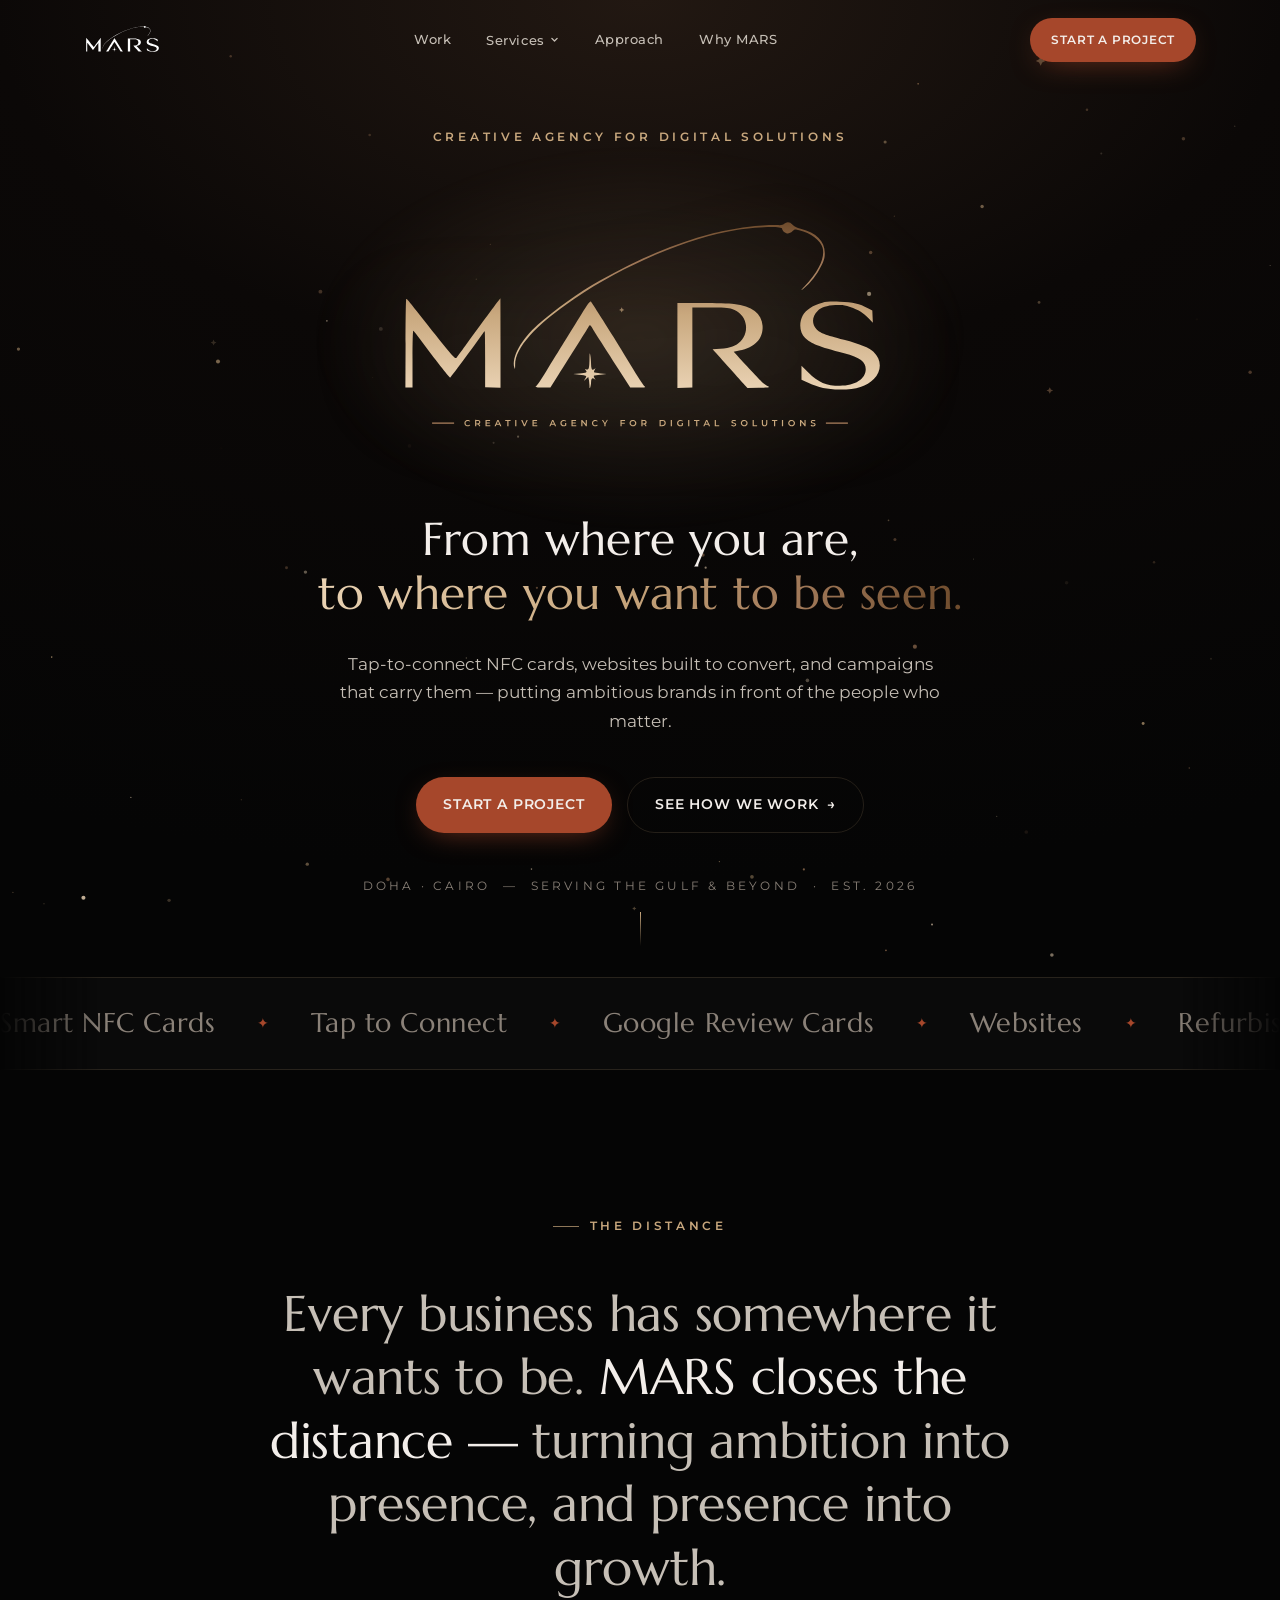
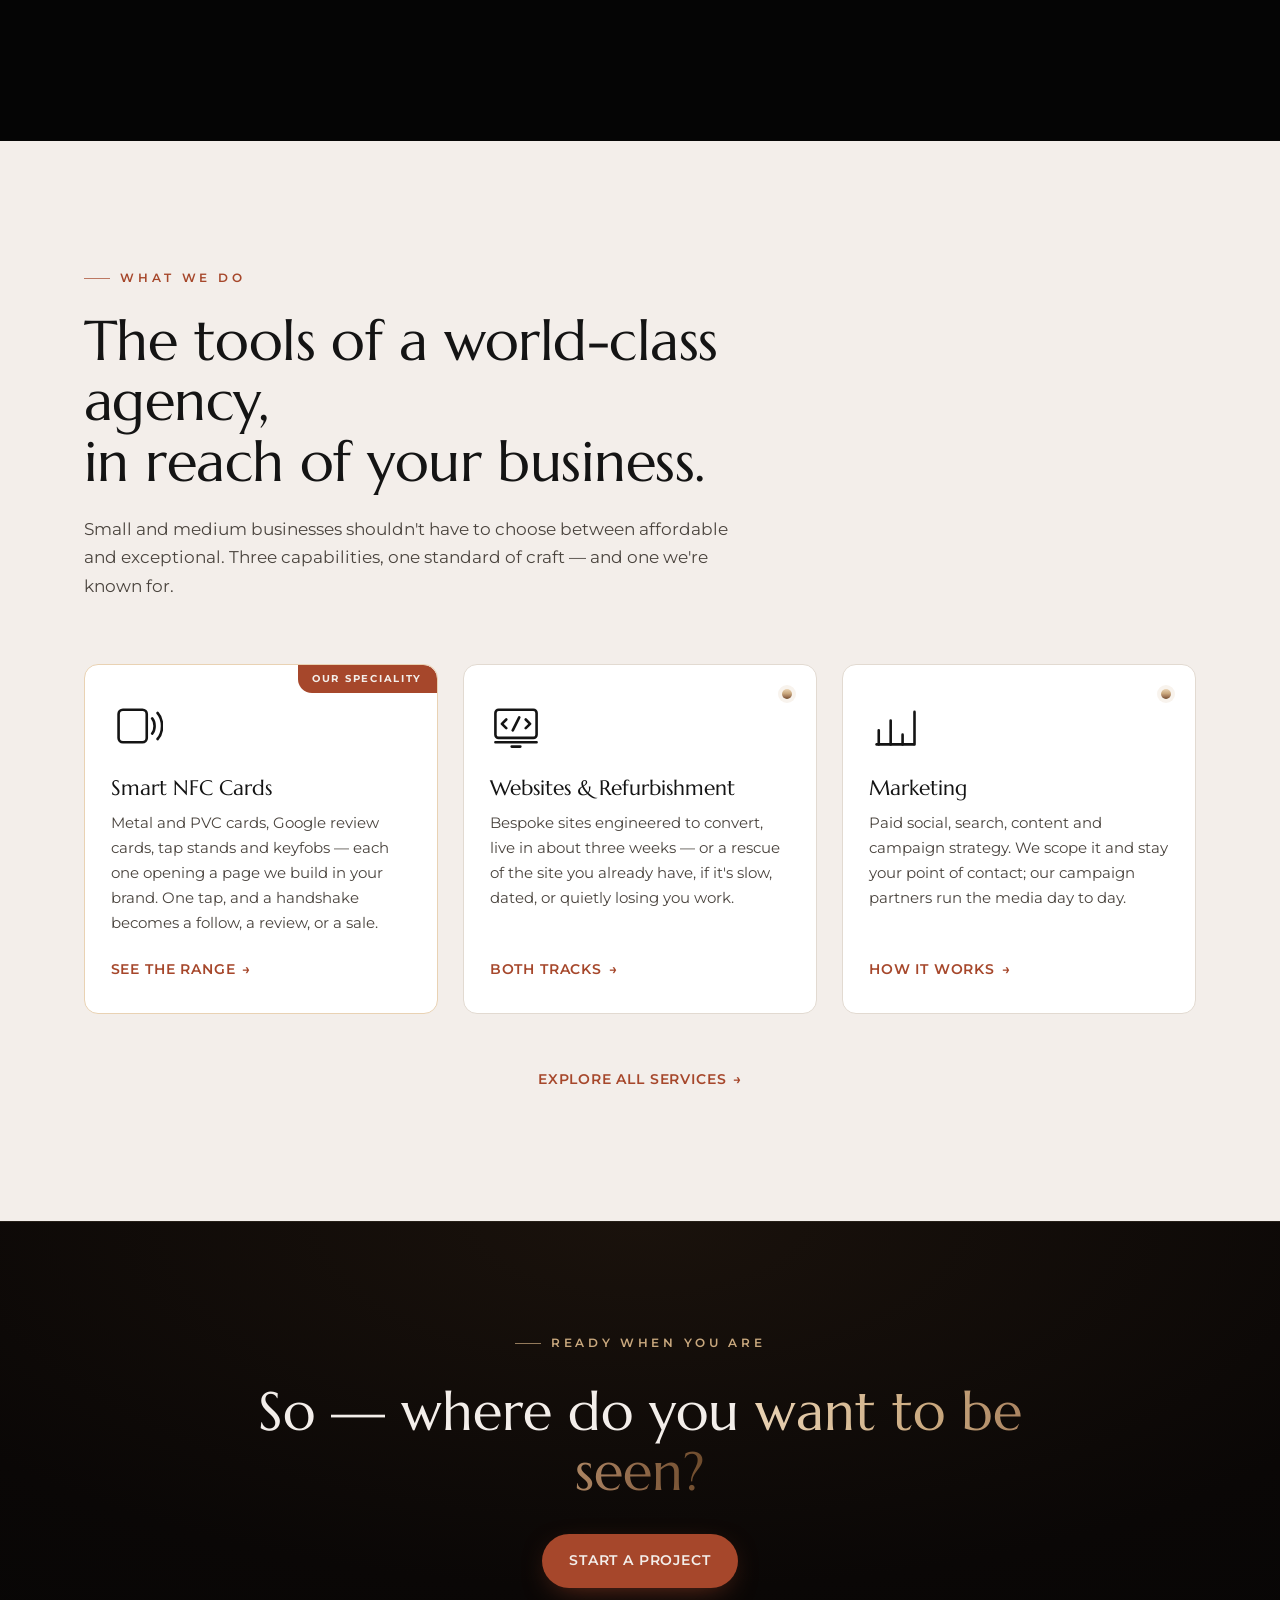
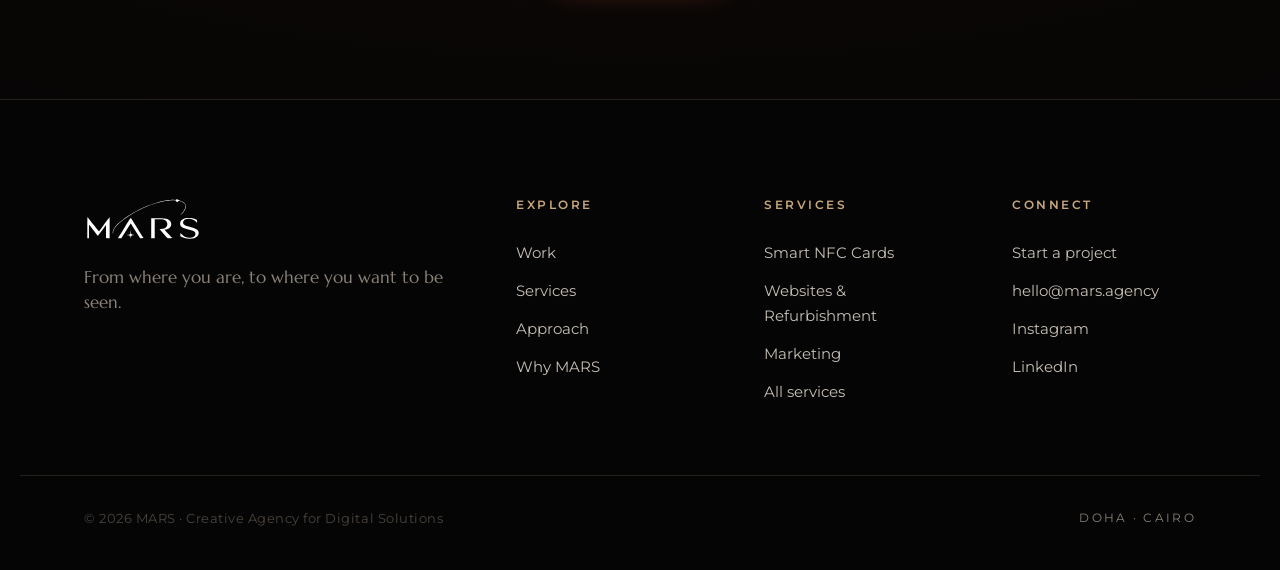
==== index.html @ fa7410df "Initial commit" ====
<!DOCTYPE html>
<html lang="en">
<head>
  <meta charset="UTF-8" />
  <meta name="viewport" content="width=device-width, initial-scale=1.0" />
  <title>MARS — Creative Agency for Digital Solutions</title>
  <meta name="description" content="MARS is a creative agency for digital solutions, specialising in smart NFC cards — plus websites, refurbishment and marketing. Tap-to-connect cards, stands and tags that put ambitious brands in front of the people who matter." />
  <meta name="theme-color" content="#050505" />

  <meta property="og:type" content="website" />
  <meta property="og:title" content="MARS — Creative Agency for Digital Solutions" />
  <meta property="og:description" content="From where you are, to where you want to be seen. Smart NFC cards, websites and marketing for ambitious brands." />
  <meta property="og:image" content="assets/logos/MARS_Logo_Primary_Dark.svg" />

  <link rel="icon" type="image/svg+xml" href="assets/logos/MARS_Icon.svg" />

  <link rel="preconnect" href="https://fonts.googleapis.com" />
  <link rel="preconnect" href="https://fonts.gstatic.com" crossorigin />
  <link href="https://fonts.googleapis.com/css2?family=Marcellus&family=Montserrat:wght@300;400;500;600;700&display=swap" rel="stylesheet" />

  <link rel="stylesheet" href="css/styles.css?v=2" />
</head>
<body>

  <a class="skip-link" href="#main">Skip to content</a>

  <!-- ============================== NAV ============================== -->
  <header class="nav" id="nav">
    <div class="nav__inner">
      <a class="nav__brand" href="index.html" aria-label="MARS — home">
        <img src="assets/logos/MARS_Wordmark_White.svg?v=2" alt="MARS" class="nav__logo" />
      </a>
      <nav class="nav__links" aria-label="Primary">
        <a href="work.html">Work</a>
        <div class="nav__dd">
          <button class="nav__dd-btn" id="svcBtn" aria-expanded="false" aria-controls="svcMenu" aria-haspopup="true">
            Services
            <svg class="nav__dd-caret" viewBox="0 0 12 12" fill="none" stroke="currentColor" stroke-width="1.8" stroke-linecap="round" stroke-linejoin="round" aria-hidden="true"><path d="M2.5 4.5L6 8l3.5-3.5"/></svg>
          </button>
          <div class="nav__dd-menu" id="svcMenu" role="group" aria-labelledby="svcBtn">
            <a href="services.html" class="nav__dd-all">All services</a>
            <a href="nfc.html">Smart NFC Cards<small>Cards, tags &amp; stands that tap to connect</small></a>
            <a href="websites.html">Websites &amp; Refurbishment<small>New builds, and rescues of existing sites</small></a>
            <a href="marketing.html">Marketing<small>Campaigns, delivered with our partners</small></a>
          </div>
        </div>
        <a href="approach.html">Approach</a>
        <a href="why.html">Why MARS</a>
      </nav>
      <div class="nav__actions">
        <a href="contact.html" class="btn btn--primary btn--sm">Start a project</a>
      </div>
      <button class="nav__toggle" id="navToggle" aria-label="Open menu" aria-expanded="false" aria-controls="mobileMenu">
        <span></span><span></span>
      </button>
    </div>
    <div class="mobile-menu" id="mobileMenu" hidden>
      <a href="work.html">Work</a>
      <button class="mobile-menu__toggle" id="mobileSvcToggle" aria-expanded="false" aria-controls="mobileSvc">
        Services
        <svg class="nav__dd-caret" viewBox="0 0 12 12" fill="none" stroke="currentColor" stroke-width="1.8" stroke-linecap="round" stroke-linejoin="round" aria-hidden="true"><path d="M2.5 4.5L6 8l3.5-3.5"/></svg>
      </button>
      <div class="mobile-menu__sub" id="mobileSvc" hidden>
        <a href="services.html">All services</a>
        <a href="nfc.html">Smart NFC Cards</a>
        <a href="websites.html">Websites &amp; Refurbishment</a>
        <a href="marketing.html">Marketing</a>
      </div>
      <a href="approach.html">Approach</a>
      <a href="why.html">Why MARS</a>
      <a href="contact.html" class="btn btn--primary">Start a project</a>
    </div>
  </header>

  <main id="main">

    <!-- ============================== HERO ============================== -->
    <section class="hero" id="top">
      <canvas class="hero__canvas sky" id="skyCanvas" data-density="1" aria-hidden="true"></canvas>
      <div class="hero__glow" aria-hidden="true"></div>

      <div class="hero__inner reveal">
        <p class="eyebrow eyebrow--gold">Creative Agency for Digital Solutions</p>
        <img src="assets/logos/MARS_Logo_Gold_Transparent.svg" alt="MARS" class="hero__lockup" />
        <h1 class="hero__tagline">From where you are,<br /><span>to where you want to be seen.</span></h1>
        <p class="hero__sub">
          Tap-to-connect NFC cards, websites built to convert, and campaigns that carry them —
          putting ambitious brands in front of the people who matter.
        </p>
        <div class="hero__cta">
          <a href="contact.html" class="btn btn--primary">Start a project</a>
          <a href="approach.html" class="btn btn--ghost">See how we work <span aria-hidden="true">→</span></a>
        </div>
        <p class="hero__meta">Doha · Cairo &nbsp;—&nbsp; Serving the Gulf &amp; beyond &nbsp;·&nbsp; Est. 2026</p>
      </div>

      <a href="#marquee" class="hero__scroll" aria-label="Scroll down">
        <span class="hero__scroll-line"></span>
      </a>
    </section>

    <!-- ============================== MARQUEE ============================== -->
    <div class="marquee" id="marquee" aria-hidden="true">
      <div class="marquee__track">
        <span>Smart NFC Cards</span><span class="star">✦</span>
        <span>Tap to Connect</span><span class="star">✦</span>
        <span>Google Review Cards</span><span class="star">✦</span>
        <span>Websites</span><span class="star">✦</span>
        <span>Refurbishment</span><span class="star">✦</span>
        <span>Marketing Campaigns</span><span class="star">✦</span>
        <span>Smart NFC Cards</span><span class="star">✦</span>
        <span>Tap to Connect</span><span class="star">✦</span>
        <span>Google Review Cards</span><span class="star">✦</span>
        <span>Websites</span><span class="star">✦</span>
        <span>Refurbishment</span><span class="star">✦</span>
        <span>Marketing Campaigns</span><span class="star">✦</span>
      </div>
    </div>

    <!-- ============================== POSITIONING ============================== -->
    <section class="statement">
      <div class="container">
        <p class="eyebrow eyebrow--gold reveal">The Distance</p>
        <p class="statement__lead reveal">
          Every business has somewhere it wants to be. <em>MARS closes the distance —</em>
          turning ambition into presence, and presence into growth.
        </p>
      </div>
    </section>

    <!-- ============================== WHAT WE DO (overview) ============================== -->
    <section class="services section--light" id="services">
      <div class="container">
        <div class="section-head reveal">
          <p class="eyebrow eyebrow--terra">What we do</p>
          <h2 class="section-title">The tools of a world-class agency,<br />in reach of your business.</h2>
          <p class="section-intro">
            Small and medium businesses shouldn't have to choose between affordable and exceptional.
            Three capabilities, one standard of craft — and one we're known for.
          </p>
        </div>

        <div class="services__grid">
          <article class="service-card service-card--lead reveal">
            <span class="service-card__flag">Our speciality</span>
            <div class="service-card__icon" aria-hidden="true">
              <svg viewBox="0 0 48 48" fill="none" stroke="currentColor" stroke-width="2.4" stroke-linecap="round" stroke-linejoin="round">
                <rect x="7" y="9" width="26" height="30" rx="4"/><path d="M38 17c3 3.5 3 10.5 0 14M43 12c5.5 6 5.5 18 0 24"/>
              </svg>
            </div>
            <h3 class="service-card__title">Smart NFC Cards</h3>
            <p class="service-card__desc">
              Metal and PVC cards, Google review cards, tap stands and keyfobs — each one opening
              a page we build in your brand. One tap, and a handshake becomes a follow, a review,
              or a sale.
            </p>
            <a href="nfc.html" class="link-arrow">See the range <span aria-hidden="true">→</span></a>
          </article>

          <article class="service-card reveal">
            <span class="service-card__marker" aria-hidden="true"></span>
            <div class="service-card__icon" aria-hidden="true">
              <svg viewBox="0 0 48 48" fill="none" stroke="currentColor" stroke-width="2.4" stroke-linecap="round" stroke-linejoin="round">
                <rect x="5" y="9" width="38" height="26" rx="3"/><path d="M5 39h38M20 43h8"/><path d="M15 18l-4 4 4 4M33 18l4 4-4 4M27 16l-6 12"/>
              </svg>
            </div>
            <h3 class="service-card__title">Websites &amp; Refurbishment</h3>
            <p class="service-card__desc">
              Bespoke sites engineered to convert, live in about three weeks — or a rescue of the
              site you already have, if it's slow, dated, or quietly losing you work.
            </p>
            <a href="websites.html" class="link-arrow">Both tracks <span aria-hidden="true">→</span></a>
          </article>

          <article class="service-card reveal">
            <span class="service-card__marker" aria-hidden="true"></span>
            <div class="service-card__icon" aria-hidden="true">
              <svg viewBox="0 0 48 48" fill="none" stroke="currentColor" stroke-width="2.4" stroke-linecap="round" stroke-linejoin="round">
                <path d="M7 41h34"/><path d="M9 41V28M20 41V19M31 41V32M42 41V11"/>
              </svg>
            </div>
            <h3 class="service-card__title">Marketing</h3>
            <p class="service-card__desc">
              Paid social, search, content and campaign strategy. We scope it and stay your point
              of contact; our campaign partners run the media day to day.
            </p>
            <a href="marketing.html" class="link-arrow">How it works <span aria-hidden="true">→</span></a>
          </article>
        </div>

        <div class="services__foot reveal">
          <a href="services.html" class="link-arrow">Explore all services <span aria-hidden="true">→</span></a>
        </div>
      </div>
    </section>

  </main>

  <!-- ============================== CTA BAND ============================== -->
  <section class="cta-band">
    <div class="container cta-band__inner reveal">
      <p class="eyebrow eyebrow--gold">Ready when you are</p>
      <h2 class="cta-band__title">So — where do you <span>want to be seen?</span></h2>
      <a href="contact.html" class="btn btn--primary">Start a project</a>
    </div>
  </section>

  <!-- ============================== FOOTER ============================== -->
  <footer class="footer">
    <div class="container footer__inner">
      <div class="footer__brand">
        <img src="assets/logos/MARS_Wordmark_White.svg?v=2" alt="MARS — Creative Agency for Digital Solutions" class="footer__logo" />
        <p class="footer__tagline">From where you are, to where you want to be seen.</p>
      </div>
      <nav class="footer__col" aria-label="Explore">
        <h4>Explore</h4>
        <a href="work.html">Work</a>
        <a href="services.html">Services</a>
        <a href="approach.html">Approach</a>
        <a href="why.html">Why MARS</a>
      </nav>
      <nav class="footer__col" aria-label="Services">
        <h4>Services</h4>
        <a href="nfc.html">Smart NFC Cards</a>
        <a href="websites.html">Websites &amp; Refurbishment</a>
        <a href="marketing.html">Marketing</a>
        <a href="services.html">All services</a>
      </nav>
      <nav class="footer__col" aria-label="Connect">
        <h4>Connect</h4>
        <a href="contact.html">Start a project</a>
        <a href="mailto:hello@mars.agency">hello@mars.agency</a>
        <a href="#" data-social="instagram">Instagram</a>
        <a href="#" data-social="linkedin">LinkedIn</a>
      </nav>
    </div>
    <div class="container footer__bottom">
      <p>© <span id="year">2026</span> MARS · Creative Agency for Digital Solutions</p>
      <p class="footer__made">Doha · Cairo</p>
    </div>
  </footer>

  <script src="js/script.js?v=2"></script>
</body>
</html>
---- css/styles.css ----
/* =================================================================
   MARS — Creative Agency for Digital Solutions
   Brand-accurate stylesheet
   Palette, type and rules per MARS Brand Guidelines (Edition 02)
   ================================================================= */

/* ----------------------------- Tokens ----------------------------- */
:root {
  /* Primary */
  --deep-space: #050505;
  --ink: #141414;
  --solar-gold: #C9A87E;
  --moon-dust: #F3EEEA;

  /* Secondary */
  --terracotta: #A6472B;
  --deep-bronze: #6E4B2C;
  --dust-orange: #DC714D;

  /* Gold tints */
  --gold-light: #E9D2B3;
  --gold-mid: #A07858;
  --gold-pale: #F6ECDD;

  /* Warm neutrals */
  --n-ink: #141414;
  --n-4a: #4A443E;
  --n-8a: #8A8178;
  --n-c6: #C6BFB6;
  --n-e2: #E2DAD1;

  /* Surfaces */
  --surface-1: #0A0A0A;
  --surface-2: #101010;
  --surface-3: #161311;
  --line-dark: rgba(201, 168, 126, 0.16);
  --line-light: rgba(20, 20, 20, 0.12);

  /* Gradients */
  --grad-gold: linear-gradient(180deg, #E9D2B3 0%, #C9A87E 45%, #A07858 75%, #6E4B2C 100%);
  --grad-gold-h: linear-gradient(90deg, #E9D2B3 0%, #C9A87E 45%, #A07858 75%, #6E4B2C 100%);
  --grad-horizon: linear-gradient(135deg, #DC714D 0%, #4F2517 100%);
  --grad-space: radial-gradient(120% 90% at 50% 0%, #221812 0%, #0b0807 42%, #050505 100%);

  /* Type */
  --font-display: "Marcellus", "Times New Roman", serif;
  --font-body: "Montserrat", -apple-system, BlinkMacSystemFont, "Segoe UI", sans-serif;

  /* Layout */
  --maxw: 1240px;
  --gutter: clamp(20px, 5vw, 64px);
  --radius: 14px;
  --radius-sm: 10px;

  --ease: cubic-bezier(0.22, 1, 0.36, 1);
}

/* ----------------------------- Reset ------------------------------ */
*, *::before, *::after { box-sizing: border-box; margin: 0; padding: 0; }
html { scroll-behavior: smooth; -webkit-text-size-adjust: 100%; }
@media (prefers-reduced-motion: reduce) {
  html { scroll-behavior: auto; }
  *, *::before, *::after { animation-duration: 0.001ms !important; animation-iteration-count: 1 !important; transition-duration: 0.001ms !important; }
}

body {
  font-family: var(--font-body);
  background: var(--deep-space);
  color: var(--moon-dust);
  line-height: 1.7;
  font-weight: 400;
  -webkit-font-smoothing: antialiased;
  text-rendering: optimizeLegibility;
  overflow-x: hidden;
}

img, svg { display: block; max-width: 100%; }
a { color: inherit; text-decoration: none; }
button { font-family: inherit; cursor: pointer; border: none; background: none; color: inherit; }
ul, ol { list-style: none; }

::selection { background: var(--terracotta); color: var(--moon-dust); }

.skip-link {
  position: absolute; left: -999px; top: 0; z-index: 1000;
  background: var(--solar-gold); color: var(--deep-space);
  padding: 12px 20px; border-radius: 0 0 8px 0; font-weight: 600;
}
.skip-link:focus { left: 0; }

.container { width: 100%; max-width: var(--maxw); margin-inline: auto; padding-inline: var(--gutter); }

/* ------------------------- Shared elements ------------------------ */
.eyebrow {
  font-family: var(--font-body);
  font-weight: 600;
  font-size: 0.72rem;
  letter-spacing: 0.32em;
  text-transform: uppercase;
  margin-bottom: 1.4rem;
}
.eyebrow--gold { color: var(--solar-gold); }
.eyebrow--terra { color: var(--terracotta); }
.eyebrow::before {
  content: ""; display: inline-block; width: 26px; height: 1px;
  background: currentColor; vertical-align: middle; margin-right: 0.9em; opacity: 0.7;
}

.section-title {
  font-family: var(--font-display);
  font-weight: 400;
  line-height: 1.08;
  letter-spacing: -0.01em;
  font-size: clamp(2rem, 4.6vw, 3.5rem);
  color: var(--ink);
}
.section-title--light { color: var(--moon-dust); }

.section-head { max-width: 760px; margin-bottom: clamp(2.6rem, 5vw, 4rem); }
.section-intro {
  margin-top: 1.4rem; font-size: 1.05rem; color: var(--n-4a); max-width: 60ch;
}
.section-intro--muted { color: var(--n-c6); }

/* Buttons */
.btn {
  --pad-y: 0.95rem; --pad-x: 1.7rem;
  display: inline-flex; align-items: center; justify-content: center; gap: 0.6em;
  padding: var(--pad-y) var(--pad-x);
  font-family: var(--font-body); font-weight: 600; font-size: 0.86rem;
  letter-spacing: 0.06em; text-transform: uppercase;
  border-radius: 100px; min-height: 48px;
  transition: transform 0.4s var(--ease), background 0.4s var(--ease), color 0.4s var(--ease), box-shadow 0.4s var(--ease), border-color 0.4s var(--ease);
  will-change: transform;
}
.btn--sm { --pad-y: 0.7rem; --pad-x: 1.3rem; min-height: 42px; font-size: 0.78rem; }
.btn--block { width: 100%; }

.btn--primary { background: var(--terracotta); color: var(--moon-dust); box-shadow: 0 8px 30px -12px rgba(166, 71, 43, 0.8); }
.btn--primary:hover { background: var(--dust-orange); transform: translateY(-2px); box-shadow: 0 14px 40px -12px rgba(220, 113, 77, 0.7); }

.btn--gold { background: var(--grad-gold-h); color: var(--deep-space); }
.btn--gold:hover { transform: translateY(-2px); box-shadow: 0 14px 40px -14px rgba(201, 168, 126, 0.7); }

.btn--ghost { border: 1px solid var(--line-dark); color: var(--moon-dust); background: transparent; }
.btn--ghost:hover { border-color: var(--solar-gold); color: var(--solar-gold); transform: translateY(-2px); }

:focus-visible { outline: 2px solid var(--dust-orange); outline-offset: 3px; border-radius: 4px; }

/* ------------------------- Reveal on scroll ----------------------- */
.reveal { opacity: 0; transform: translateY(26px); transition: opacity 0.9s var(--ease), transform 0.9s var(--ease); }
.reveal.is-visible { opacity: 1; transform: none; }
@media (prefers-reduced-motion: reduce) { .reveal { opacity: 1; transform: none; } }

/* ============================== NAV ============================== */
.nav {
  position: fixed; inset: 0 0 auto 0; z-index: 100;
  transition: background 0.4s var(--ease), backdrop-filter 0.4s var(--ease), border-color 0.4s var(--ease);
  border-bottom: 1px solid transparent;
}
.nav.is-scrolled {
  background: rgba(5, 5, 5, 0.72);
  backdrop-filter: blur(14px) saturate(120%);
  -webkit-backdrop-filter: blur(14px) saturate(120%);
  border-bottom-color: var(--line-dark);
}
.nav__inner {
  max-width: var(--maxw); margin-inline: auto; padding: 1.1rem var(--gutter);
  display: flex; align-items: center; justify-content: space-between; gap: 2rem;
}
.nav__logo { height: 30px; width: auto; }
.nav__links { display: flex; align-items: center; gap: 2.2rem; }
.nav__links > a, .nav__dd-btn {
  font-size: 0.82rem; letter-spacing: 0.04em; color: var(--n-c6); font-weight: 500;
  font-family: var(--font-body);
  position: relative; padding: 0.3rem 0; transition: color 0.3s var(--ease);
}
.nav__links > a::after, .nav__dd-btn::after {
  content: ""; position: absolute; left: 0; bottom: 0; width: 0; height: 1px;
  background: var(--solar-gold); transition: width 0.4s var(--ease);
}
.nav__links > a:hover, .nav__dd-btn:hover { color: var(--moon-dust); }
.nav__links > a:hover::after, .nav__dd-btn:hover::after { width: 100%; }
.nav__actions { display: flex; }

/* Services dropdown */
.nav__dd { position: relative; }
.nav__dd-btn { display: inline-flex; align-items: center; gap: 0.45em; }
.nav__dd-caret { width: 9px; height: 9px; transition: transform 0.35s var(--ease); }
.nav__dd-btn[aria-expanded="true"] .nav__dd-caret { transform: rotate(180deg); }

.nav__dd-menu {
  position: absolute; top: 100%; left: 50%; transform: translate(-50%, 8px);
  margin-top: 14px; min-width: 268px; padding: 0.6rem;
  background: rgba(10, 10, 10, 0.96);
  backdrop-filter: blur(16px) saturate(120%);
  -webkit-backdrop-filter: blur(16px) saturate(120%);
  border: 1px solid var(--line-dark); border-radius: var(--radius);
  box-shadow: 0 30px 60px -24px rgba(0, 0, 0, 0.9);
  opacity: 0; visibility: hidden; pointer-events: none;
  transition: opacity 0.32s var(--ease), transform 0.32s var(--ease), visibility 0.32s;
}
/* Invisible bridge so the cursor can travel from the button to the menu */
.nav__dd-menu::before { content: ""; position: absolute; left: 0; right: 0; top: -14px; height: 14px; }
.nav__dd:hover .nav__dd-menu,
.nav__dd-btn[aria-expanded="true"] + .nav__dd-menu {
  opacity: 1; visibility: visible; pointer-events: auto; transform: translate(-50%, 0);
}
.nav__dd-menu a {
  display: block; padding: 0.7rem 0.9rem; border-radius: var(--radius-sm);
  color: var(--n-c6); font-size: 0.88rem; line-height: 1.35;
  transition: background 0.3s var(--ease), color 0.3s var(--ease);
}
.nav__dd-menu a small {
  display: block; font-size: 0.72rem; color: var(--n-8a); margin-top: 0.15rem; letter-spacing: 0.01em;
}
.nav__dd-menu a:hover { background: var(--surface-3); color: var(--moon-dust); }
.nav__dd-menu a:hover small { color: var(--n-c6); }
.nav__dd-menu a[aria-current="page"] { color: var(--solar-gold); background: var(--surface-2); }
.nav__dd-menu .nav__dd-all {
  margin-bottom: 0.3rem; padding-bottom: 0.85rem; border-bottom: 1px solid var(--line-dark);
  border-radius: var(--radius-sm) var(--radius-sm) 0 0;
  font-size: 0.7rem; letter-spacing: 0.2em; text-transform: uppercase; color: var(--n-8a); font-weight: 600;
}

.nav__toggle { display: none; width: 44px; height: 44px; flex-direction: column; justify-content: center; align-items: center; gap: 6px; }
.nav__toggle span { display: block; width: 24px; height: 2px; background: var(--moon-dust); transition: transform 0.35s var(--ease), opacity 0.35s var(--ease); }
.nav__toggle[aria-expanded="true"] span:first-child { transform: translateY(4px) rotate(45deg); }
.nav__toggle[aria-expanded="true"] span:last-child { transform: translateY(-4px) rotate(-45deg); }

.mobile-menu[hidden] { display: none; }
.mobile-menu {
  display: flex; flex-direction: column; gap: 0.4rem;
  padding: 1rem var(--gutter) 2rem;
  background: rgba(5, 5, 5, 0.96); backdrop-filter: blur(14px);
  border-bottom: 1px solid var(--line-dark);
}
.mobile-menu a { padding: 0.9rem 0; font-size: 1.05rem; color: var(--n-c6); border-bottom: 1px solid var(--line-dark); }
.mobile-menu a.btn { border: none; margin-top: 1rem; color: var(--moon-dust); }

/* Mobile services disclosure */
.mobile-menu__toggle {
  display: flex; align-items: center; justify-content: space-between; width: 100%;
  padding: 0.9rem 0; font-size: 1.05rem; color: var(--n-c6);
  border-bottom: 1px solid var(--line-dark); text-align: left; min-height: 48px;
}
.mobile-menu__toggle .nav__dd-caret { width: 11px; height: 11px; transition: transform 0.35s var(--ease); }
.mobile-menu__toggle[aria-expanded="true"] { color: var(--solar-gold); }
.mobile-menu__toggle[aria-expanded="true"] .nav__dd-caret { transform: rotate(180deg); }
.mobile-menu__sub[hidden] { display: none; }
/* Nested links aren't direct children of .mobile-menu, so they don't get blockified by its
   flex context — lay them out explicitly or they run together on one line. */
.mobile-menu__sub {
  display: flex; flex-direction: column;
  padding-left: 1.1rem; border-left: 1px solid var(--line-dark); margin-left: 0.2rem;
}
.mobile-menu__sub a { font-size: 0.96rem; padding: 0.75rem 0; }
.mobile-menu__sub a:last-child { border-bottom: none; }

/* ============================== HERO ============================== */
.hero {
  position: relative; min-height: 100svh; display: flex; align-items: center;
  padding: 8rem 0 5rem; background: var(--grad-space); overflow: hidden; isolation: isolate;
}
.hero__canvas { position: absolute; inset: 0; z-index: -2; width: 100%; height: 100%; }
.hero__glow {
  position: absolute; z-index: -1; left: 50%; top: 8%; width: min(900px, 90vw); height: 520px;
  transform: translateX(-50%);
  background: radial-gradient(closest-side, rgba(201, 168, 126, 0.16), transparent 72%);
  filter: blur(10px); pointer-events: none;
}
.hero__inner {
  max-width: 920px; margin-inline: auto; padding-inline: var(--gutter); text-align: center;
}
.hero .eyebrow::before { display: none; }
.hero .eyebrow { display: block; }

.hero__lockup {
  width: min(660px, 82vw); height: auto; margin: 0.5rem auto 2.2rem;
  filter: drop-shadow(0 12px 50px rgba(201, 168, 126, 0.18));
}
.hero__tagline {
  font-family: var(--font-display); font-weight: 400;
  font-size: clamp(1.5rem, 4vw, 2.85rem); line-height: 1.18; letter-spacing: 0.005em;
  color: var(--moon-dust);
}
.hero__tagline span {
  background: var(--grad-gold-h); -webkit-background-clip: text; background-clip: text; color: transparent;
}
.hero__sub {
  margin: 1.8rem auto 0; max-width: 56ch; color: var(--n-c6); font-size: 1.05rem;
}
.hero__cta { margin-top: 2.6rem; display: flex; gap: 1rem; justify-content: center; flex-wrap: wrap; }
.hero__meta {
  margin-top: 2.8rem; font-size: 0.72rem; letter-spacing: 0.28em; text-transform: uppercase;
  color: var(--n-8a);
}

.hero__scroll {
  position: absolute; left: 50%; bottom: 26px; transform: translateX(-50%); z-index: 2;
  width: 26px; height: 44px; display: grid; place-items: center;
}
.hero__scroll-line { width: 1px; height: 34px; background: linear-gradient(var(--solar-gold), transparent); position: relative; overflow: hidden; }
.hero__scroll-line::after {
  content: ""; position: absolute; top: -60%; left: 0; width: 100%; height: 60%;
  background: var(--gold-light); animation: scrolldrop 2.2s var(--ease) infinite;
}
@keyframes scrolldrop { 0% { top: -60%; } 60%,100% { top: 120%; } }

/* ============================== MARQUEE ============================== */
.marquee {
  background: var(--surface-1); border-block: 1px solid var(--line-dark);
  padding: 1.4rem 0; overflow: hidden; white-space: nowrap;
  -webkit-mask-image: linear-gradient(90deg, transparent, #000 8%, #000 92%, transparent);
          mask-image: linear-gradient(90deg, transparent, #000 8%, #000 92%, transparent);
}
.marquee__track { display: inline-flex; align-items: center; gap: 2.6rem; animation: marquee 34s linear infinite; }
.marquee__track span {
  font-family: var(--font-display); font-size: clamp(1.2rem, 2.4vw, 1.7rem); color: var(--n-8a); letter-spacing: 0.02em;
}
.marquee__track .star { color: var(--terracotta); font-size: 0.9rem; }
@keyframes marquee { to { transform: translateX(-50%); } }

/* ============================== STATEMENT ============================== */
.statement { padding: clamp(5rem, 11vw, 9rem) 0; background: var(--deep-space); text-align: center; }
.statement .eyebrow { display: inline-block; }
.statement__lead {
  font-family: var(--font-display); font-weight: 400;
  font-size: clamp(1.6rem, 4.4vw, 3.1rem); line-height: 1.28; letter-spacing: -0.005em;
  max-width: 20ch; margin: 1.5rem auto 0; color: var(--n-c6);
}
.statement__lead em { font-style: normal; color: var(--moon-dust); }

/* ============================== SECTIONS: LIGHT ============================== */
.section--light { background: var(--moon-dust); color: var(--ink); }
.section--light .section-intro { color: var(--n-4a); }

.services { padding: clamp(4.5rem, 10vw, 8rem) 0; }
.services__grid {
  display: grid; grid-template-columns: repeat(3, 1fr); gap: clamp(1rem, 2vw, 1.6rem);
}
.service-card {
  position: relative; display: flex; flex-direction: column;
  background: #fff; border-radius: var(--radius);
  padding: 2.2rem 1.6rem 2rem; border: 1px solid var(--n-e2); overflow: hidden;
  transition: transform 0.5s var(--ease), box-shadow 0.5s var(--ease), border-color 0.5s var(--ease);
}
.service-card--lead { border-color: var(--gold-light); }
.service-card .link-arrow { margin-top: auto; padding-top: 1.4rem; }
.service-card:hover { transform: translateY(-6px); box-shadow: 0 24px 50px -28px rgba(20, 20, 20, 0.35); border-color: var(--gold-light); }
.service-card__marker {
  position: absolute; top: 1.5rem; right: 1.5rem; width: 10px; height: 10px; border-radius: 50%;
  background: var(--grad-gold); box-shadow: 0 0 0 4px rgba(201, 168, 126, 0.14);
}
.service-card__icon { color: var(--ink); width: 52px; height: 52px; margin-bottom: 1.4rem; }
.service-card__icon svg { width: 100%; height: 100%; }
.service-card__title {
  font-family: var(--font-display); font-weight: 400; font-size: 1.32rem; line-height: 1.2;
  color: var(--ink); margin-bottom: 0.7rem;
}
.service-card__desc { font-size: 0.94rem; color: var(--n-4a); line-height: 1.65; }
.service-card__flag {
  position: absolute; top: 0; right: 0; padding: 0.35rem 0.9rem;
  background: var(--terracotta); color: var(--moon-dust);
  font-size: 0.6rem; letter-spacing: 0.18em; text-transform: uppercase; font-weight: 700;
  border-radius: 0 var(--radius) 0 var(--radius);
}

/* ============================== WORK ============================== */
.work { padding: clamp(4.5rem, 10vw, 8rem) 0; background: var(--surface-1); }
.work__grid {
  display: grid; grid-template-columns: repeat(2, 1fr); gap: clamp(1rem, 2vw, 1.4rem);
  grid-auto-rows: minmax(240px, auto);
}
.work-tile {
  position: relative; border: 1px solid var(--line-dark); border-radius: var(--radius);
  background: linear-gradient(160deg, #100d0b, #0a0a0a); overflow: hidden;
  display: flex; flex-direction: column; justify-content: space-between; min-height: 260px;
  transition: transform 0.5s var(--ease), border-color 0.5s var(--ease);
}
.work-tile:hover { transform: translateY(-5px); border-color: var(--solar-gold); }
.work-tile--wide { grid-column: span 2; grid-row: span 2; flex-direction: row; align-items: stretch; }
.work-tile__body { padding: 1.8rem; position: relative; z-index: 2; }
.work-tile--wide .work-tile__body { align-self: flex-end; max-width: 52%; }
.work-tile__tag {
  display: inline-block; font-size: 0.68rem; letter-spacing: 0.22em; text-transform: uppercase;
  color: var(--solar-gold); margin-bottom: 0.8rem;
}
.work-tile__body h3 { font-family: var(--font-display); font-weight: 400; font-size: clamp(1.2rem, 2.2vw, 1.7rem); color: var(--moon-dust); line-height: 1.14; }
.work-tile__body p { margin-top: 0.7rem; color: var(--n-8a); font-size: 0.92rem; }

/* Work art */
.work-tile__art { position: relative; flex: 1; min-height: 150px; }
.work-tile__art--ui { display: grid; place-items: center; background: radial-gradient(120% 120% at 70% 20%, rgba(201,168,126,.1), transparent 60%); }
.mock-ui { width: 78%; max-width: 420px; aspect-ratio: 16/10; background: #0d0d0d; border: 1px solid var(--line-dark); border-radius: 10px; padding: 12px; transform: rotate(-2deg) translateY(6px); box-shadow: 0 30px 60px -30px #000; }
.mock-ui__bar { display: flex; gap: 5px; margin-bottom: 10px; }
.mock-ui__bar span { width: 7px; height: 7px; border-radius: 50%; background: var(--n-4a); }
.mock-ui__hero { height: 44%; border-radius: 6px; background: var(--grad-horizon); opacity: 0.85; margin-bottom: 10px; }
.mock-ui__row { display: flex; gap: 8px; }
.mock-ui__row i { flex: 1; height: 34px; border-radius: 5px; background: #171717; border: 1px solid var(--line-dark); }

.work-tile__art--play { display: grid; place-items: center; background: radial-gradient(120% 120% at 50% 40%, rgba(220,113,77,.14), transparent 62%); }
.play-btn { width: 66px; height: 66px; border-radius: 50%; border: 2px solid var(--solar-gold); display: grid; place-items: center; position: relative; transition: transform .4s var(--ease); }
.work-tile:hover .play-btn { transform: scale(1.08); }
.play-btn::after { content: ""; border-left: 16px solid var(--solar-gold); border-block: 10px solid transparent; margin-left: 5px; }

.work-tile__art--card { display: grid; place-items: center; background: radial-gradient(120% 120% at 40% 60%, rgba(201,168,126,.1), transparent 60%); }
.mock-card { width: 62%; max-width: 200px; aspect-ratio: 1.586/1; background: linear-gradient(150deg, #151515, #050505); border: 1px solid var(--line-dark); border-radius: 12px; display: grid; place-items: center; position: relative; transform: rotate(4deg); box-shadow: 0 24px 40px -22px #000; }
.mock-card img { width: 46%; opacity: 0.95; }
.mock-card__wave { position: absolute; top: 12px; right: 14px; width: 16px; height: 16px; border-radius: 0 50% 50% 0; border: 2px solid var(--solar-gold); border-left: none; opacity: 0.8; }

/* ============================== APPROACH ============================== */
.approach { position: relative; padding: clamp(4.5rem, 10vw, 8rem) 0; background: var(--deep-space); overflow: hidden; }
.approach__rings {
  position: absolute; right: -20%; top: 50%; width: 900px; height: 900px; transform: translateY(-50%) rotate(-16deg);
  pointer-events: none; opacity: 0.5;
  background:
    radial-gradient(ellipse 46% 20% at 50% 50%, transparent 49.4%, rgba(201,168,126,.18) 49.6%, transparent 50.2%),
    radial-gradient(ellipse 34% 15% at 50% 50%, transparent 49.4%, rgba(201,168,126,.14) 49.6%, transparent 50.2%),
    radial-gradient(ellipse 22% 10% at 50% 50%, transparent 49.2%, rgba(201,168,126,.12) 49.6%, transparent 50.4%);
}
.steps { display: grid; grid-template-columns: repeat(4, 1fr); gap: clamp(1.2rem, 2.5vw, 2rem); position: relative; z-index: 2; }
.step { position: relative; padding-top: 2.2rem; border-top: 1px solid var(--line-dark); }
.step__num {
  font-family: var(--font-display); font-size: 2.6rem; line-height: 1; color: transparent;
  background: var(--grad-gold-h); -webkit-background-clip: text; background-clip: text; display: block; margin-bottom: 1rem;
}
.step__title { font-family: var(--font-display); font-weight: 400; font-size: 1.4rem; color: var(--moon-dust); margin-bottom: 0.7rem; }
.step__desc { color: var(--n-8a); font-size: 0.94rem; }
.step__desc em { font-style: italic; color: var(--gold-light); }

/* ============================== WHY / VALUES ============================== */
.why { padding: clamp(4.5rem, 10vw, 8rem) 0; background: linear-gradient(180deg, #050505 0%, #0c0906 100%); }
.why__inner { display: grid; grid-template-columns: 1fr 1fr; gap: clamp(2.5rem, 6vw, 5rem); align-items: center; }
.why__intro .btn { margin-top: 2rem; }
.values { display: grid; grid-template-columns: 1fr 1fr; gap: 1px; background: var(--line-dark); border: 1px solid var(--line-dark); border-radius: var(--radius); overflow: hidden; }
.value { background: var(--surface-2); padding: 2rem 1.7rem; transition: background 0.4s var(--ease); }
.value:hover { background: var(--surface-3); }
.value__title { font-family: var(--font-display); font-weight: 400; font-size: 1.4rem; color: var(--solar-gold); margin-bottom: 0.6rem; }
.value__desc { font-size: 0.9rem; color: var(--n-8a); }

/* ============================== SIGNALS ============================== */
.signals { padding: clamp(3rem, 7vw, 5rem) 0; background: var(--surface-1); border-block: 1px solid var(--line-dark); }
.signals__grid { display: grid; grid-template-columns: repeat(4, 1fr); gap: 1.5rem; text-align: center; }
.signal { padding: 0.5rem; }
.signal__value {
  display: block; font-family: var(--font-display); font-weight: 400;
  font-size: clamp(2rem, 4.4vw, 3rem); line-height: 1; color: transparent;
  background: var(--grad-gold-h); -webkit-background-clip: text; background-clip: text; margin-bottom: 0.8rem;
}
.signal__label { font-size: 0.82rem; color: var(--n-8a); letter-spacing: 0.02em; }

/* ============================== CONTACT ============================== */
.contact { position: relative; padding: clamp(4.5rem, 10vw, 8rem) 0; background: var(--grad-space); overflow: hidden; isolation: isolate; }
.contact__canvas { position: absolute; inset: 0; z-index: -1; width: 100%; height: 100%; }
.contact__inner { display: grid; grid-template-columns: 1fr 1fr; gap: clamp(2.5rem, 6vw, 5rem); align-items: start; }
.contact__title { font-family: var(--font-display); font-weight: 400; font-size: clamp(2.1rem, 5.5vw, 4rem); line-height: 1.08; letter-spacing: -0.01em; color: var(--moon-dust); margin: 1.2rem 0; }
.contact__sub { color: var(--n-c6); max-width: 44ch; font-size: 1.05rem; }
.contact__details { margin-top: 2.4rem; display: grid; gap: 1.2rem; }
.contact__details li { display: grid; grid-template-columns: 90px 1fr; align-items: baseline; gap: 1rem; padding-top: 1.2rem; border-top: 1px solid var(--line-dark); }
.contact__details span { font-size: 0.7rem; letter-spacing: 0.22em; text-transform: uppercase; color: var(--n-8a); }
.contact__details a { color: var(--solar-gold); font-size: 1.05rem; transition: color 0.3s var(--ease); }
.contact__details a:hover { color: var(--gold-light); }
.contact__details p { color: var(--n-c6); }

/* Form */
.contact-form { background: rgba(16, 16, 16, 0.6); border: 1px solid var(--line-dark); border-radius: var(--radius); padding: clamp(1.6rem, 3vw, 2.4rem); backdrop-filter: blur(8px); }
.field { margin-bottom: 1.2rem; }
.field label { display: block; font-size: 0.78rem; letter-spacing: 0.08em; text-transform: uppercase; color: var(--n-c6); margin-bottom: 0.5rem; font-weight: 500; }
.field .opt { text-transform: none; letter-spacing: 0; color: var(--n-8a); font-weight: 400; }
.field input, .field textarea {
  width: 100%; background: var(--surface-1); border: 1px solid var(--line-dark); border-radius: var(--radius-sm);
  padding: 0.85rem 1rem; color: var(--moon-dust); font-family: var(--font-body); font-size: 0.95rem;
  transition: border-color 0.3s var(--ease), box-shadow 0.3s var(--ease); resize: vertical;
}
.field input::placeholder, .field textarea::placeholder { color: var(--n-4a); }
.field input:focus, .field textarea:focus { outline: none; border-color: var(--solar-gold); box-shadow: 0 0 0 3px rgba(201, 168, 126, 0.14); }
.field input:user-invalid, .field textarea:user-invalid { border-color: var(--terracotta); }
.contact-form__note { margin-top: 1rem; font-size: 0.8rem; color: var(--n-8a); text-align: center; }
.contact-form__note.is-ok { color: var(--gold-light); }

/* ============================== FOOTER ============================== */
.footer { background: var(--deep-space); border-top: 1px solid var(--line-dark); padding: clamp(3.5rem, 8vw, 6rem) 0 2.5rem; }
.footer__inner { display: grid; grid-template-columns: 2fr 1fr 1fr 1fr; gap: clamp(2rem, 5vw, 4rem); }
.footer__logo { height: 46px; width: auto; margin-bottom: 1.4rem; }
.footer__tagline { font-family: var(--font-display); font-size: 1.05rem; color: var(--n-8a); max-width: 34ch; line-height: 1.5; }
.footer__col h4 { font-size: 0.72rem; letter-spacing: 0.22em; text-transform: uppercase; color: var(--solar-gold); margin-bottom: 1.2rem; font-weight: 600; }
.footer__col a { display: block; color: var(--n-c6); font-size: 0.92rem; padding: 0.4rem 0; transition: color 0.3s var(--ease), padding-left 0.3s var(--ease); }
.footer__col a:hover { color: var(--moon-dust); padding-left: 6px; }
.footer__bottom { display: flex; justify-content: space-between; align-items: center; flex-wrap: wrap; gap: 1rem; margin-top: clamp(2.5rem, 5vw, 4rem); padding-top: 2rem; border-top: 1px solid var(--line-dark); }
.footer__bottom p { font-size: 0.8rem; color: var(--n-4a); letter-spacing: 0.04em; }
.footer__made { color: var(--n-8a) !important; letter-spacing: 0.2em !important; text-transform: uppercase; font-size: 0.72rem !important; }

/* ============================== ACTIVE NAV ============================== */
.nav__links > a[aria-current="page"], .nav__dd-btn.is-active { color: var(--solar-gold); }
.nav__links > a[aria-current="page"]::after, .nav__dd-btn.is-active::after { width: 100%; }
.mobile-menu a[aria-current="page"]:not(.btn) { color: var(--solar-gold); }
.mobile-menu__toggle.is-active { color: var(--solar-gold); }

/* ============================== INTERIOR PAGE HERO ============================== */
.page-hero {
  position: relative; overflow: hidden; isolation: isolate;
  background: var(--grad-space);
  padding: clamp(8.5rem, 15vh, 12rem) 0 clamp(3rem, 7vw, 5.5rem);
  border-bottom: 1px solid var(--line-dark);
}
.page-hero__canvas { position: absolute; inset: 0; z-index: -1; width: 100%; height: 100%; }
.page-hero__inner { max-width: 900px; }
.page-hero__title {
  font-family: var(--font-display); font-weight: 400; line-height: 1.05; letter-spacing: -0.01em;
  font-size: clamp(2.6rem, 7vw, 5rem); color: var(--moon-dust); margin-bottom: 1.4rem;
}
.page-hero__title span {
  background: var(--grad-gold-h); -webkit-background-clip: text; background-clip: text; color: transparent;
}
.page-hero__intro { color: var(--n-c6); font-size: clamp(1.02rem, 1.6vw, 1.2rem); max-width: 58ch; }

/* First section after a page hero shouldn't double up on top padding visually — handled per-section */
.page-section { padding: clamp(4.5rem, 10vw, 8rem) 0; }
.page-section--dark { background: var(--deep-space); }
.page-section--surface { background: var(--surface-1); }

/* ============================== SERVICES OVERVIEW FOOTER LINK ============================== */
.services__foot { margin-top: clamp(2.2rem, 5vw, 3.2rem); text-align: center; }
.link-arrow {
  display: inline-flex; align-items: center; gap: 0.5em;
  font-weight: 600; font-size: 0.86rem; letter-spacing: 0.06em; text-transform: uppercase;
  color: var(--terracotta); transition: gap 0.35s var(--ease), color 0.35s var(--ease);
}
.link-arrow:hover { gap: 0.9em; color: var(--dust-orange); }
.section--light .link-arrow { color: var(--terracotta); }
.page-section--dark .link-arrow, .page-section--surface .link-arrow { color: var(--solar-gold); }
.page-section--dark .link-arrow:hover, .page-section--surface .link-arrow:hover { color: var(--gold-light); }

/* ============================== SERVICES DETAIL (services page) ============================== */
.svc-detail { display: grid; gap: clamp(1.2rem, 2.5vw, 1.8rem); }
.svc-row {
  display: grid; grid-template-columns: 64px 1fr auto; gap: clamp(1.4rem, 3vw, 2.6rem); align-items: start;
  padding: clamp(1.8rem, 3.5vw, 2.6rem); background: var(--surface-2);
  border: 1px solid var(--line-dark); border-radius: var(--radius);
  transition: border-color 0.4s var(--ease), transform 0.4s var(--ease), background 0.4s var(--ease);
}
.svc-row:hover { border-color: var(--solar-gold); transform: translateY(-4px); background: var(--surface-3); }
.svc-row__icon { width: 64px; height: 64px; color: var(--solar-gold); }
.svc-row__icon svg { width: 100%; height: 100%; }
.svc-row__title { font-family: var(--font-display); font-weight: 400; font-size: clamp(1.4rem, 2.6vw, 1.9rem); color: var(--moon-dust); margin-bottom: 0.7rem; }
.svc-row__desc { color: var(--n-c6); font-size: 0.98rem; max-width: 60ch; margin-bottom: 1.2rem; }
.svc-row__list { display: flex; flex-wrap: wrap; gap: 0.5rem; }
.svc-row__list li {
  font-size: 0.76rem; letter-spacing: 0.04em; color: var(--n-c6);
  border: 1px solid var(--line-dark); border-radius: 100px; padding: 0.4rem 0.9rem;
}
.svc-row__num { font-family: var(--font-display); font-size: 1.6rem; color: transparent; background: var(--grad-gold-h); -webkit-background-clip: text; background-clip: text; }

/* ============================== CTA BAND ============================== */
.cta-band {
  background: radial-gradient(120% 140% at 50% 0%, #1a120c 0%, #0a0706 55%, #050505 100%);
  border-top: 1px solid var(--line-dark);
  padding: clamp(4rem, 9vw, 7rem) 0; text-align: center;
}
.cta-band__inner { display: grid; justify-items: center; gap: 0.4rem; }
.cta-band .eyebrow { display: inline-block; }
.cta-band__title {
  font-family: var(--font-display); font-weight: 400; line-height: 1.1;
  font-size: clamp(2rem, 5vw, 3.4rem); color: var(--moon-dust); margin-bottom: 1.6rem; max-width: 20ch;
}
.cta-band__title span { background: var(--grad-gold-h); -webkit-background-clip: text; background-clip: text; color: transparent; }

/* ============================== SHARED: CHIPS & TICKS ============================== */
.chips { display: flex; flex-wrap: wrap; gap: 0.5rem; }
.chips li {
  font-size: 0.74rem; letter-spacing: 0.04em; color: var(--n-c6);
  border: 1px solid var(--line-dark); border-radius: 100px; padding: 0.36rem 0.85rem;
}
.cols-2 { display: grid; grid-template-columns: repeat(2, 1fr); gap: clamp(1.4rem, 4vw, 3.5rem); }
.ticks { display: grid; gap: 0.75rem; align-content: start; }
.ticks li { position: relative; padding-left: 1.7rem; color: var(--n-c6); font-size: 0.95rem; }
.ticks li::before {
  content: "✦"; position: absolute; left: 0; top: 0.05em;
  color: var(--solar-gold); font-size: 0.8rem;
}
.section--light .ticks li { color: var(--n-4a); }
.section--light .ticks li::before { color: var(--terracotta); }

/* ============================== PRODUCT RANGE (NFC) ============================== */
.prod-grid { display: grid; grid-template-columns: repeat(3, 1fr); gap: clamp(1rem, 2vw, 1.5rem); }
.prod-card {
  display: flex; flex-direction: column; overflow: hidden;
  background: var(--surface-2); border: 1px solid var(--line-dark); border-radius: var(--radius);
  transition: transform 0.5s var(--ease), border-color 0.5s var(--ease), background 0.5s var(--ease);
}
.prod-card:hover { transform: translateY(-6px); border-color: var(--solar-gold); background: var(--surface-3); }
/* Fixed height so every card's art box lines up across rows, whatever shape sits in it */
.prod-card__art {
  position: relative; display: grid; place-items: center; padding: 1.8rem 1rem;
  height: 218px; border-bottom: 1px solid var(--line-dark);
  background: radial-gradient(120% 120% at 50% 30%, rgba(201, 168, 126, 0.1), transparent 62%);
}
.prod-card__num {
  position: absolute; top: 1rem; left: 1.2rem; font-family: var(--font-display); font-size: 1.05rem;
  color: transparent; background: var(--grad-gold-h); -webkit-background-clip: text; background-clip: text;
}
.prod-card__body { padding: 1.6rem; display: flex; flex-direction: column; flex: 1; }
.prod-card__tier {
  font-size: 0.66rem; letter-spacing: 0.22em; text-transform: uppercase;
  color: var(--solar-gold); margin-bottom: 0.7rem; font-weight: 600;
}
.prod-card__title {
  font-family: var(--font-display); font-weight: 400; font-size: 1.32rem; line-height: 1.2;
  color: var(--moon-dust); margin-bottom: 0.6rem;
}
.prod-card__desc { font-size: 0.92rem; color: var(--n-8a); line-height: 1.65; margin-bottom: 1.2rem; }
.prod-card__for {
  margin-top: auto; padding-top: 1.1rem; border-top: 1px solid var(--line-dark);
  font-size: 0.82rem; color: var(--n-c6);
}
.prod-card__for span {
  display: block; font-size: 0.64rem; letter-spacing: 0.2em; text-transform: uppercase;
  color: var(--n-8a); margin-bottom: 0.35rem;
}

/* Physical-object mockups — pure CSS, swap for photography when you have it */
.card-mock {
  width: 78%; max-width: 205px; aspect-ratio: 1.586 / 1; border-radius: 11px;
  display: grid; place-items: center; position: relative;
  box-shadow: 0 26px 46px -24px #000; transform: rotate(-4deg);
  transition: transform 0.5s var(--ease);
}
.prod-card:hover .card-mock { transform: rotate(-1deg) scale(1.04); }
.card-mock--metal { background: linear-gradient(145deg, #232323 0%, #0b0b0b 60%, #050505 100%); border: 1px solid rgba(201, 168, 126, 0.34); }
.card-mock--pvc { background: linear-gradient(145deg, #DC714D 0%, #A6472B 100%); border: 1px solid rgba(243, 238, 234, 0.18); }
.card-mock--review { background: linear-gradient(150deg, #171717, #050505); border: 1px solid var(--line-dark); }
.card-mock__logo { width: 44%; opacity: 0.95; }
.card-mock__wave {
  position: absolute; top: 11px; right: 13px; width: 15px; height: 15px;
  border-radius: 0 50% 50% 0; border: 2px solid var(--solar-gold); border-left: none; opacity: 0.85;
}
.card-mock--pvc .card-mock__wave { border-color: var(--moon-dust); }
.card-mock__stars { display: flex; gap: 3px; color: var(--solar-gold); font-size: 1.05rem; letter-spacing: 3px; }

.stand-mock {
  height: 152px; width: auto; aspect-ratio: 0.72 / 1; border-radius: 10px 10px 4px 4px;
  background: linear-gradient(160deg, #1d1d1d, #060606); border: 1px solid var(--line-dark);
  display: grid; place-items: center; position: relative; transform: rotate(2deg);
  box-shadow: 0 24px 40px -22px #000; transition: transform 0.5s var(--ease);
}
.stand-mock::after {
  content: ""; position: absolute; bottom: -9px; left: 50%; transform: translateX(-50%);
  width: 118%; height: 9px; border-radius: 0 0 6px 6px;
  background: linear-gradient(180deg, #1a1a1a, #0a0a0a); border: 1px solid var(--line-dark); border-top: none;
}
.prod-card:hover .stand-mock { transform: rotate(0deg) scale(1.05); }
.stand-mock__logo { width: 54%; opacity: 0.95; }

.tag-mock {
  width: 108px; height: 108px; border-radius: 50%;
  background: linear-gradient(150deg, #1e1e1e, #060606); border: 1px solid rgba(201, 168, 126, 0.3);
  display: grid; place-items: center; position: relative;
  box-shadow: 0 22px 40px -22px #000; transition: transform 0.5s var(--ease);
}
.tag-mock::before {
  content: ""; position: absolute; top: 9px; left: 50%; transform: translateX(-50%);
  width: 13px; height: 13px; border-radius: 50%; border: 2px solid var(--line-dark);
}
.prod-card:hover .tag-mock { transform: scale(1.06); }
.tag-mock__logo { width: 42%; opacity: 0.95; margin-top: 12px; }

/* ============================== HOW IT WORKS ============================== */
.steps--3 { grid-template-columns: repeat(3, 1fr); }

/* ============================== TWO-TRACK CARDS ============================== */
.tracks { display: grid; grid-template-columns: repeat(2, 1fr); gap: clamp(1rem, 2.2vw, 1.6rem); }
.track {
  background: var(--surface-2); border: 1px solid var(--line-dark); border-radius: var(--radius);
  padding: clamp(1.7rem, 3vw, 2.4rem);
  transition: border-color 0.4s var(--ease), background 0.4s var(--ease), transform 0.4s var(--ease);
}
.track:hover { border-color: var(--solar-gold); background: var(--surface-3); transform: translateY(-4px); }
.track__tag {
  display: inline-block; font-size: 0.66rem; letter-spacing: 0.22em; text-transform: uppercase;
  color: var(--solar-gold); margin-bottom: 0.9rem; font-weight: 600;
}
.track__title { font-family: var(--font-display); font-weight: 400; font-size: clamp(1.4rem, 2.4vw, 1.8rem); color: var(--moon-dust); margin-bottom: 0.8rem; }
.track__desc { color: var(--n-8a); font-size: 0.96rem; margin-bottom: 1.5rem; }

/* ============================== PARTNER CALLOUT ============================== */
.partner-note {
  border: 1px solid var(--line-dark); border-left: 2px solid var(--solar-gold);
  border-radius: 0 var(--radius) var(--radius) 0; background: var(--surface-2);
  padding: clamp(1.5rem, 3vw, 2.1rem); max-width: 76ch;
}
.partner-note h3 {
  font-family: var(--font-display); font-weight: 400; font-size: 1.25rem;
  color: var(--moon-dust); margin-bottom: 0.7rem;
}
.partner-note p { color: var(--n-8a); font-size: 0.95rem; }
.partner-note p + p { margin-top: 0.8rem; }

/* ============================== SERVICE INDEX (overview cards) ============================== */
.svc-index { display: grid; grid-template-columns: repeat(3, 1fr); gap: clamp(1rem, 2vw, 1.5rem); }
.svc-index__card {
  display: flex; flex-direction: column; position: relative; overflow: hidden;
  background: var(--surface-2); border: 1px solid var(--line-dark); border-radius: var(--radius);
  padding: clamp(1.8rem, 3vw, 2.4rem);
  transition: transform 0.5s var(--ease), border-color 0.5s var(--ease), background 0.5s var(--ease);
}
.svc-index__card:hover { transform: translateY(-6px); border-color: var(--solar-gold); background: var(--surface-3); }
.svc-index__card--lead { border-color: rgba(201, 168, 126, 0.4); }
.svc-index__flag {
  position: absolute; top: 0; right: 0; padding: 0.35rem 0.9rem;
  background: var(--grad-gold-h); color: var(--deep-space);
  font-size: 0.6rem; letter-spacing: 0.18em; text-transform: uppercase; font-weight: 700;
  border-radius: 0 var(--radius) 0 var(--radius);
}
.svc-index__icon { width: 52px; height: 52px; color: var(--solar-gold); margin-bottom: 1.3rem; }
.svc-index__icon svg { width: 100%; height: 100%; }
.svc-index__title { font-family: var(--font-display); font-weight: 400; font-size: 1.5rem; color: var(--moon-dust); margin-bottom: 0.7rem; }
.svc-index__desc { color: var(--n-8a); font-size: 0.95rem; margin-bottom: 1.4rem; }
.svc-index__card .link-arrow { margin-top: auto; }

/* ============================== RESPONSIVE ============================== */
@media (max-width: 1024px) {
  .services__grid { grid-template-columns: repeat(2, 1fr); }
  .steps { grid-template-columns: repeat(2, 1fr); }
  .steps--3 { grid-template-columns: repeat(3, 1fr); }
  .prod-grid { grid-template-columns: repeat(2, 1fr); }
  .signals__grid { grid-template-columns: repeat(2, 1fr); gap: 2.4rem 1.5rem; }
  .why__inner { grid-template-columns: 1fr; }
  .footer__inner { grid-template-columns: 1fr 1fr; }
  .footer__brand { grid-column: 1 / -1; }
}

@media (max-width: 860px) {
  .nav__links, .nav__actions { display: none; }
  .nav__toggle { display: flex; }
  .contact__inner { grid-template-columns: 1fr; }
  .work-tile--wide { grid-column: span 2; grid-row: auto; flex-direction: column; }
  .work-tile--wide .work-tile__body { max-width: 100%; }
  .work-tile__art--ui { min-height: 200px; order: -1; }
  .svc-row { grid-template-columns: 52px 1fr; }
  .svc-row__icon { width: 52px; height: 52px; }
  .svc-row__num { grid-column: 1 / -1; order: -1; }
  .svc-index { grid-template-columns: 1fr; }
  .tracks { grid-template-columns: 1fr; }
}

@media (max-width: 620px) {
  .services__grid { grid-template-columns: 1fr; }
  .prod-grid { grid-template-columns: 1fr; }
  .work__grid { grid-template-columns: 1fr; }
  .cols-2 { grid-template-columns: 1fr; }
  .work-tile--wide { grid-column: 1; }
  .values { grid-template-columns: 1fr; }
  .steps { grid-template-columns: 1fr; }
  .signals__grid { grid-template-columns: 1fr; gap: 2rem; }
  .footer__inner { grid-template-columns: 1fr 1fr; }
  .hero__cta .btn { width: 100%; }
  .contact__details li { grid-template-columns: 1fr; gap: 0.2rem; }
  .svc-row { grid-template-columns: 1fr; gap: 1.2rem; }
  .svc-row__icon { width: 46px; height: 46px; }
  .svc-row__num { grid-column: 1; grid-row: 1; order: -1; justify-self: start; }
}
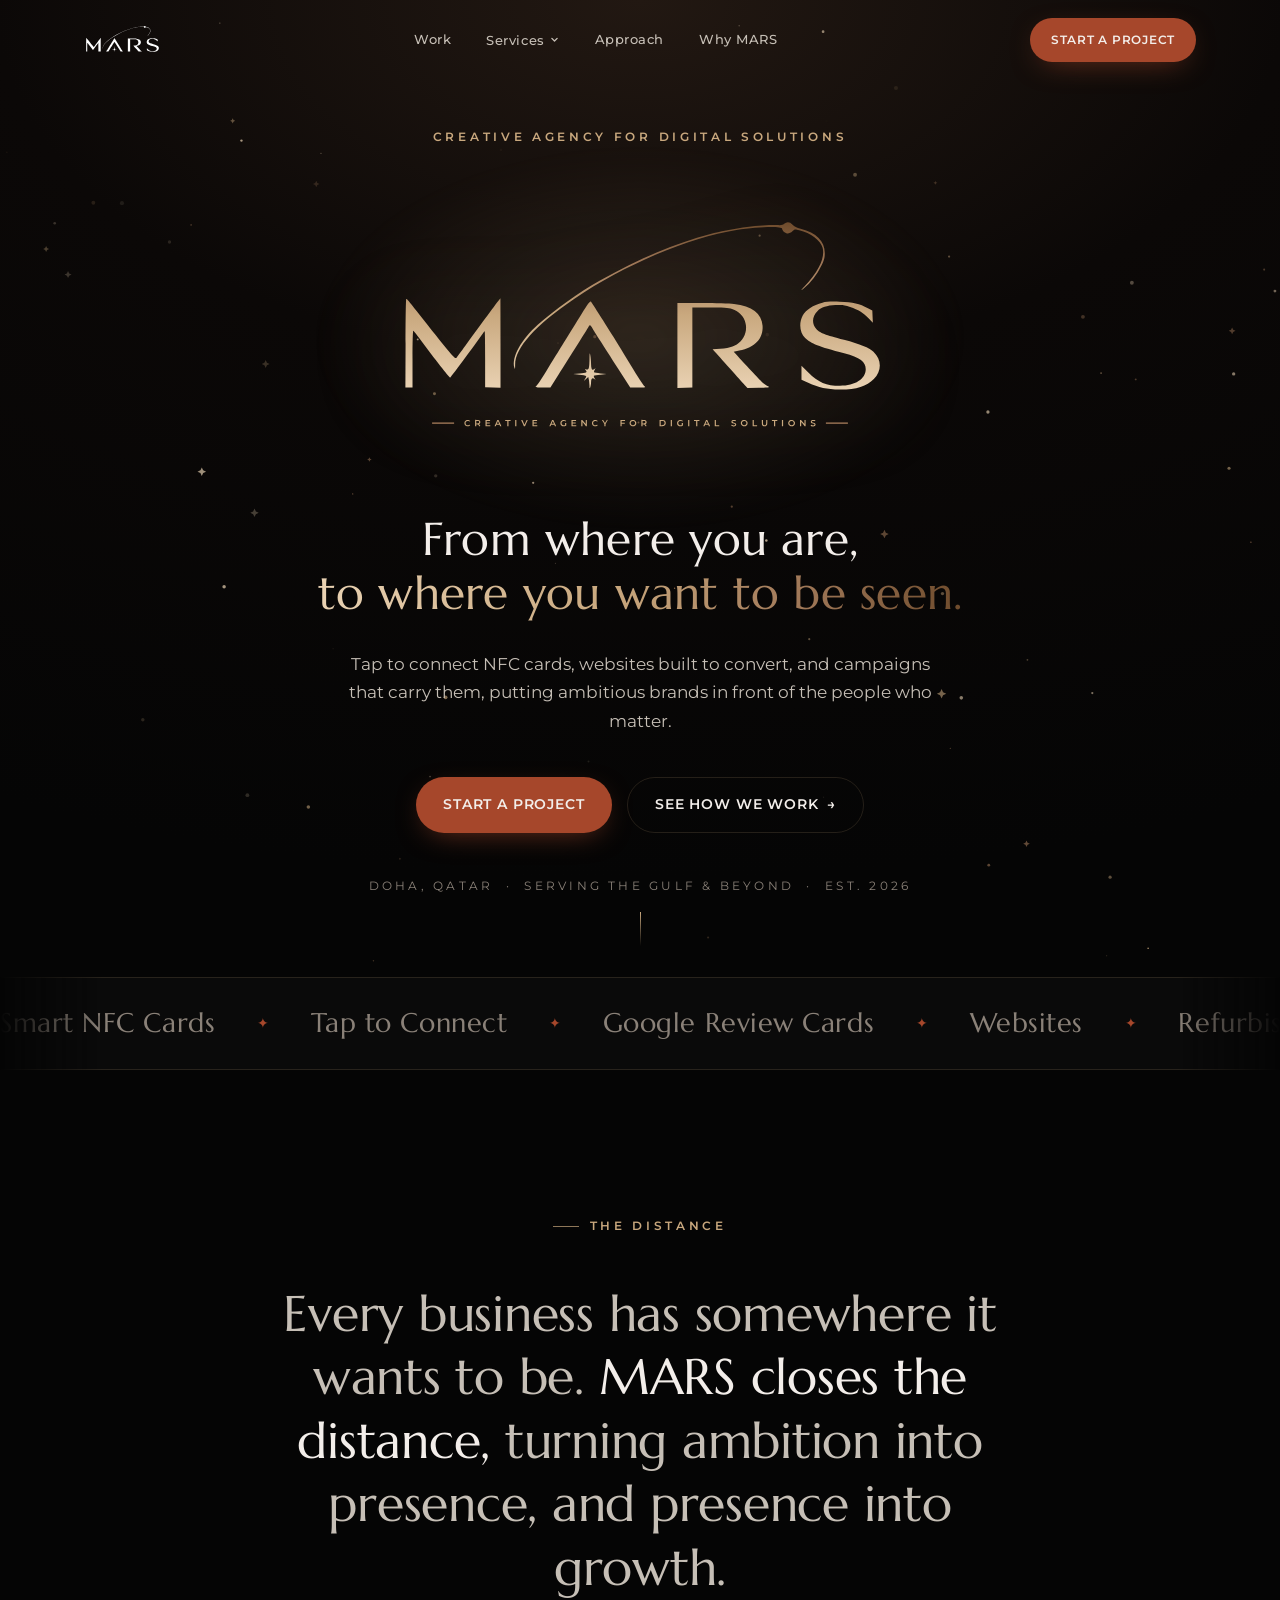
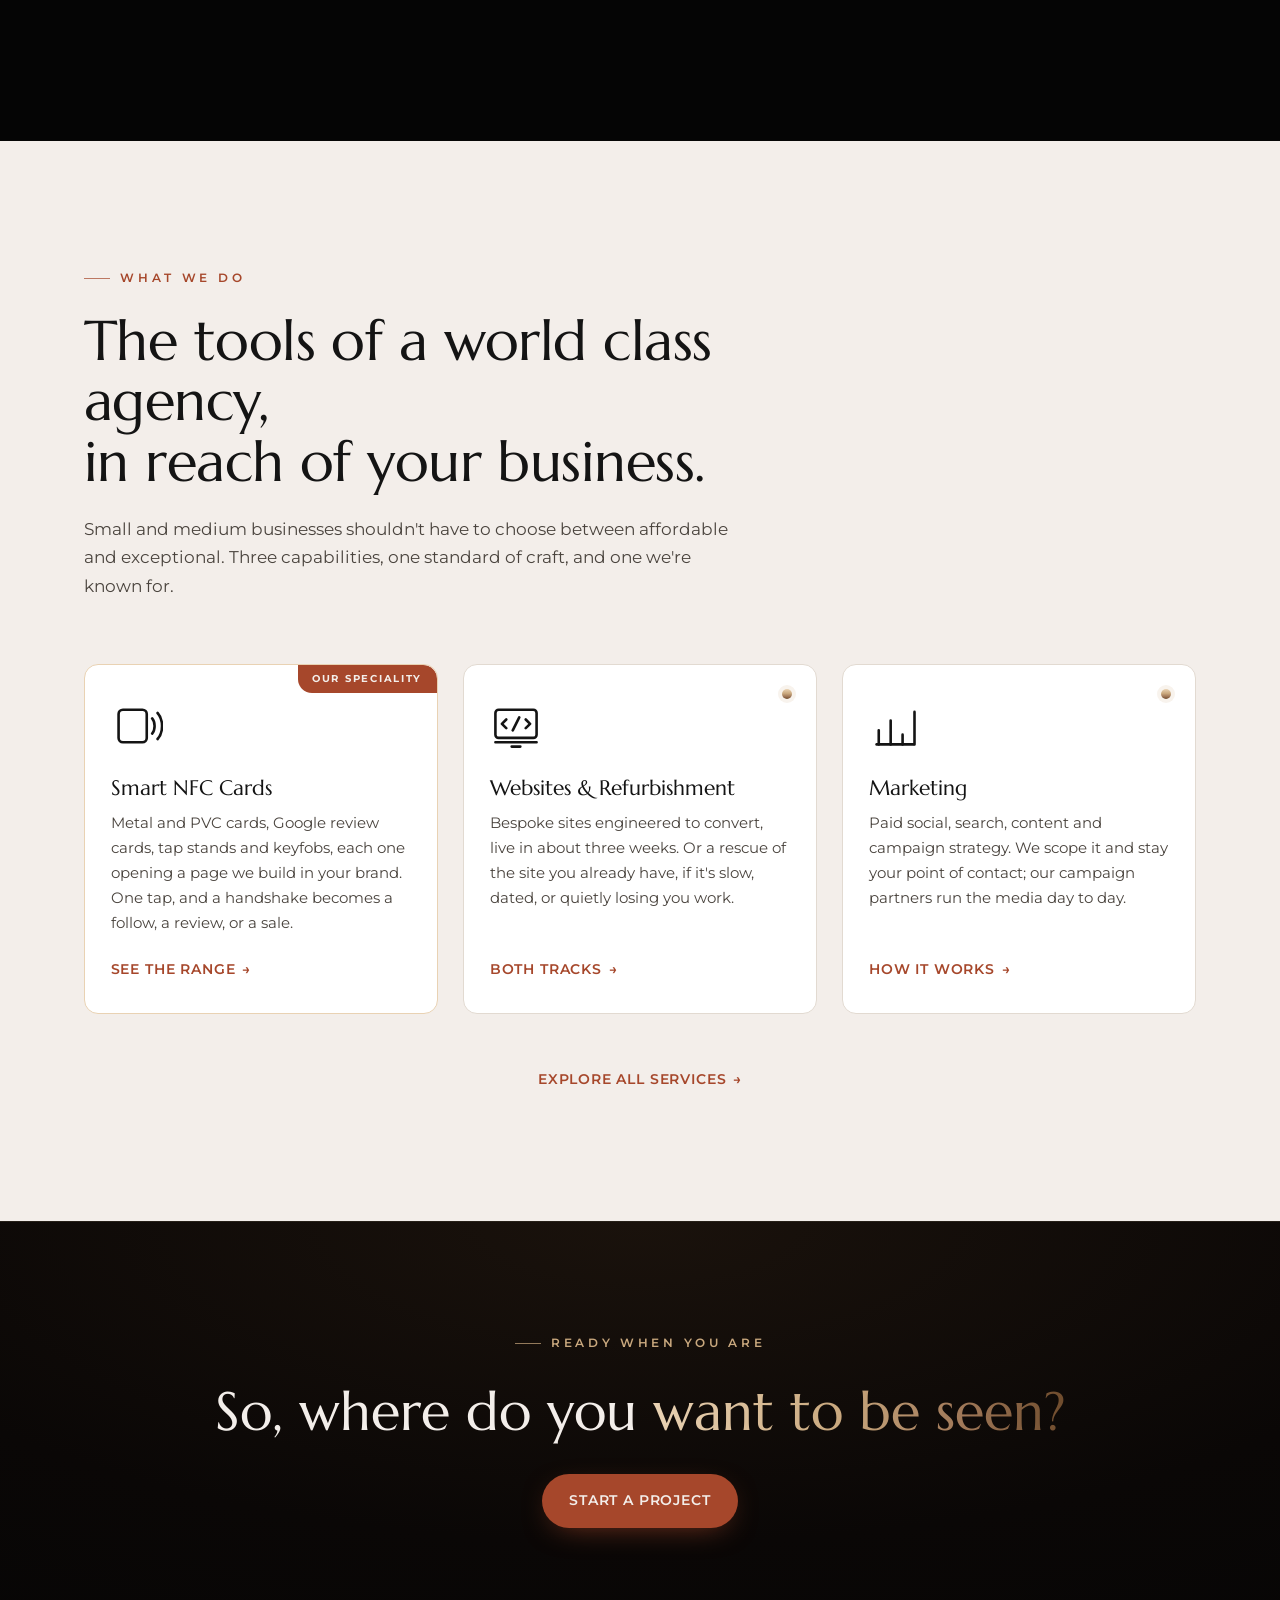
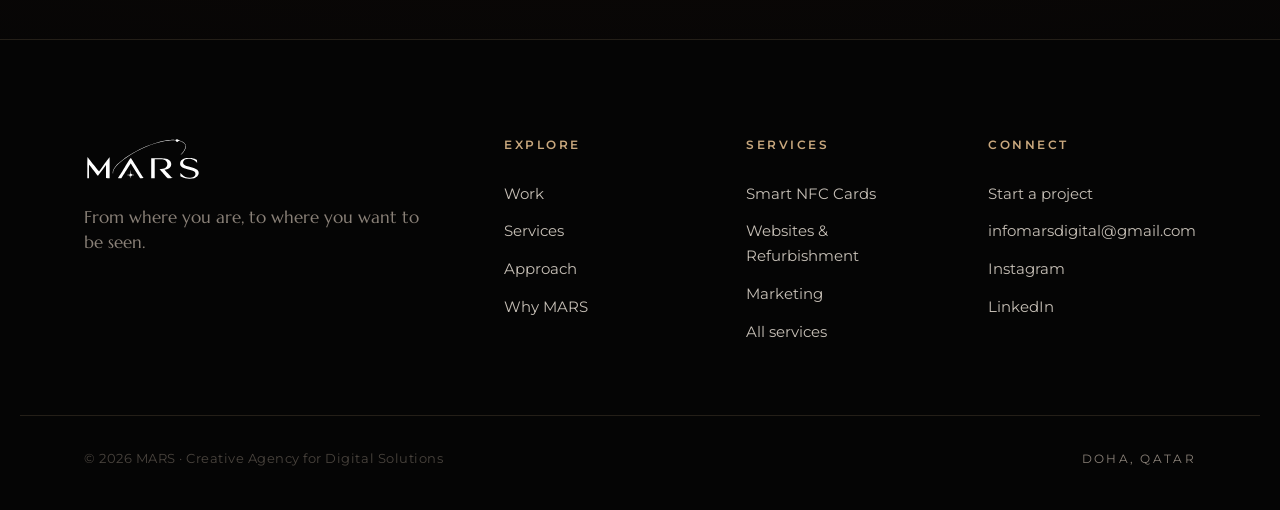
==== commit a898ba64: "Wire up contact form, switch to Doha-only, strip dashes from copy - Contact form now posts to Formsp" ====
--- a/index.html
+++ b/index.html
@@ -3,12 +3,12 @@
 <head>
   <meta charset="UTF-8" />
   <meta name="viewport" content="width=device-width, initial-scale=1.0" />
-  <title>MARS — Creative Agency for Digital Solutions</title>
-  <meta name="description" content="MARS is a creative agency for digital solutions, specialising in smart NFC cards — plus websites, refurbishment and marketing. Tap-to-connect cards, stands and tags that put ambitious brands in front of the people who matter." />
+  <title>MARS · Creative Agency for Digital Solutions</title>
+  <meta name="description" content="MARS is a creative agency for digital solutions, specialising in smart NFC cards, plus websites, refurbishment and marketing. Tap to connect cards, stands and tags that put ambitious brands in front of the people who matter." />
   <meta name="theme-color" content="#050505" />
 
   <meta property="og:type" content="website" />
-  <meta property="og:title" content="MARS — Creative Agency for Digital Solutions" />
+  <meta property="og:title" content="MARS · Creative Agency for Digital Solutions" />
   <meta property="og:description" content="From where you are, to where you want to be seen. Smart NFC cards, websites and marketing for ambitious brands." />
   <meta property="og:image" content="assets/logos/MARS_Logo_Primary_Dark.svg" />
 
@@ -27,7 +27,7 @@
   <!-- ============================== NAV ============================== -->
   <header class="nav" id="nav">
     <div class="nav__inner">
-      <a class="nav__brand" href="index.html" aria-label="MARS — home">
+      <a class="nav__brand" href="index.html" aria-label="MARS home">
         <img src="assets/logos/MARS_Wordmark_White.svg?v=2" alt="MARS" class="nav__logo" />
       </a>
       <nav class="nav__links" aria-label="Primary">
@@ -84,14 +84,14 @@
         <img src="assets/logos/MARS_Logo_Gold_Transparent.svg" alt="MARS" class="hero__lockup" />
         <h1 class="hero__tagline">From where you are,<br /><span>to where you want to be seen.</span></h1>
         <p class="hero__sub">
-          Tap-to-connect NFC cards, websites built to convert, and campaigns that carry them —
+          Tap to connect NFC cards, websites built to convert, and campaigns that carry them,
           putting ambitious brands in front of the people who matter.
         </p>
         <div class="hero__cta">
           <a href="contact.html" class="btn btn--primary">Start a project</a>
           <a href="approach.html" class="btn btn--ghost">See how we work <span aria-hidden="true">→</span></a>
         </div>
-        <p class="hero__meta">Doha · Cairo &nbsp;—&nbsp; Serving the Gulf &amp; beyond &nbsp;·&nbsp; Est. 2026</p>
+        <p class="hero__meta">Doha, Qatar &nbsp;·&nbsp; Serving the Gulf &amp; beyond &nbsp;·&nbsp; Est. 2026</p>
       </div>
 
       <a href="#marquee" class="hero__scroll" aria-label="Scroll down">
@@ -122,7 +122,7 @@
       <div class="container">
         <p class="eyebrow eyebrow--gold reveal">The Distance</p>
         <p class="statement__lead reveal">
-          Every business has somewhere it wants to be. <em>MARS closes the distance —</em>
+          Every business has somewhere it wants to be. <em>MARS closes the distance,</em>
           turning ambition into presence, and presence into growth.
         </p>
       </div>
@@ -133,10 +133,10 @@
       <div class="container">
         <div class="section-head reveal">
           <p class="eyebrow eyebrow--terra">What we do</p>
-          <h2 class="section-title">The tools of a world-class agency,<br />in reach of your business.</h2>
+          <h2 class="section-title">The tools of a world class agency,<br />in reach of your business.</h2>
           <p class="section-intro">
             Small and medium businesses shouldn't have to choose between affordable and exceptional.
-            Three capabilities, one standard of craft — and one we're known for.
+            Three capabilities, one standard of craft, and one we're known for.
           </p>
         </div>
 
@@ -150,7 +150,7 @@
             </div>
             <h3 class="service-card__title">Smart NFC Cards</h3>
             <p class="service-card__desc">
-              Metal and PVC cards, Google review cards, tap stands and keyfobs — each one opening
+              Metal and PVC cards, Google review cards, tap stands and keyfobs, each one opening
               a page we build in your brand. One tap, and a handshake becomes a follow, a review,
               or a sale.
             </p>
@@ -166,7 +166,7 @@
             </div>
             <h3 class="service-card__title">Websites &amp; Refurbishment</h3>
             <p class="service-card__desc">
-              Bespoke sites engineered to convert, live in about three weeks — or a rescue of the
+              Bespoke sites engineered to convert, live in about three weeks. Or a rescue of the
               site you already have, if it's slow, dated, or quietly losing you work.
             </p>
             <a href="websites.html" class="link-arrow">Both tracks <span aria-hidden="true">→</span></a>
@@ -200,7 +200,7 @@
   <section class="cta-band">
     <div class="container cta-band__inner reveal">
       <p class="eyebrow eyebrow--gold">Ready when you are</p>
-      <h2 class="cta-band__title">So — where do you <span>want to be seen?</span></h2>
+      <h2 class="cta-band__title">So, where do you <span>want to be seen?</span></h2>
       <a href="contact.html" class="btn btn--primary">Start a project</a>
     </div>
   </section>
@@ -209,7 +209,7 @@
   <footer class="footer">
     <div class="container footer__inner">
       <div class="footer__brand">
-        <img src="assets/logos/MARS_Wordmark_White.svg?v=2" alt="MARS — Creative Agency for Digital Solutions" class="footer__logo" />
+        <img src="assets/logos/MARS_Wordmark_White.svg?v=2" alt="MARS · Creative Agency for Digital Solutions" class="footer__logo" />
         <p class="footer__tagline">From where you are, to where you want to be seen.</p>
       </div>
       <nav class="footer__col" aria-label="Explore">
@@ -229,14 +229,14 @@
       <nav class="footer__col" aria-label="Connect">
         <h4>Connect</h4>
         <a href="contact.html">Start a project</a>
-        <a href="mailto:hello@mars.agency">hello@mars.agency</a>
+        <a href="mailto:infomarsdigital@gmail.com">infomarsdigital@gmail.com</a>
         <a href="#" data-social="instagram">Instagram</a>
         <a href="#" data-social="linkedin">LinkedIn</a>
       </nav>
     </div>
     <div class="container footer__bottom">
       <p>© <span id="year">2026</span> MARS · Creative Agency for Digital Solutions</p>
-      <p class="footer__made">Doha · Cairo</p>
+      <p class="footer__made">Doha, Qatar</p>
     </div>
   </footer>
 
--- a/css/styles.css
+++ b/css/styles.css
@@ -441,7 +441,7 @@
 
 /* ============================== SIGNALS ============================== */
 .signals { padding: clamp(3rem, 7vw, 5rem) 0; background: var(--surface-1); border-block: 1px solid var(--line-dark); }
-.signals__grid { display: grid; grid-template-columns: repeat(4, 1fr); gap: 1.5rem; text-align: center; }
+.signals__grid { display: grid; grid-template-columns: repeat(3, 1fr); gap: 1.5rem; text-align: center; }
 .signal { padding: 0.5rem; }
 .signal__value {
   display: block; font-family: var(--font-display); font-weight: 400;
@@ -478,6 +478,10 @@
 .field input:user-invalid, .field textarea:user-invalid { border-color: var(--terracotta); }
 .contact-form__note { margin-top: 1rem; font-size: 0.8rem; color: var(--n-8a); text-align: center; }
 .contact-form__note.is-ok { color: var(--gold-light); }
+.contact-form__note.is-error { color: var(--dust-orange); }
+/* Honeypot: off-canvas rather than display:none, which some bots detect and skip */
+.hp { position: absolute; left: -9999px; width: 1px; height: 1px; overflow: hidden; }
+.btn:disabled { opacity: 0.6; cursor: not-allowed; transform: none; }
 
 /* ============================== FOOTER ============================== */
 .footer { background: var(--deep-space); border-top: 1px solid var(--line-dark); padding: clamp(3.5rem, 8vw, 6rem) 0 2.5rem; }
@@ -724,7 +728,7 @@
   .steps { grid-template-columns: repeat(2, 1fr); }
   .steps--3 { grid-template-columns: repeat(3, 1fr); }
   .prod-grid { grid-template-columns: repeat(2, 1fr); }
-  .signals__grid { grid-template-columns: repeat(2, 1fr); gap: 2.4rem 1.5rem; }
+  .signals__grid { grid-template-columns: repeat(3, 1fr); gap: 2.4rem 1.5rem; }
   .why__inner { grid-template-columns: 1fr; }
   .footer__inner { grid-template-columns: 1fr 1fr; }
   .footer__brand { grid-column: 1 / -1; }
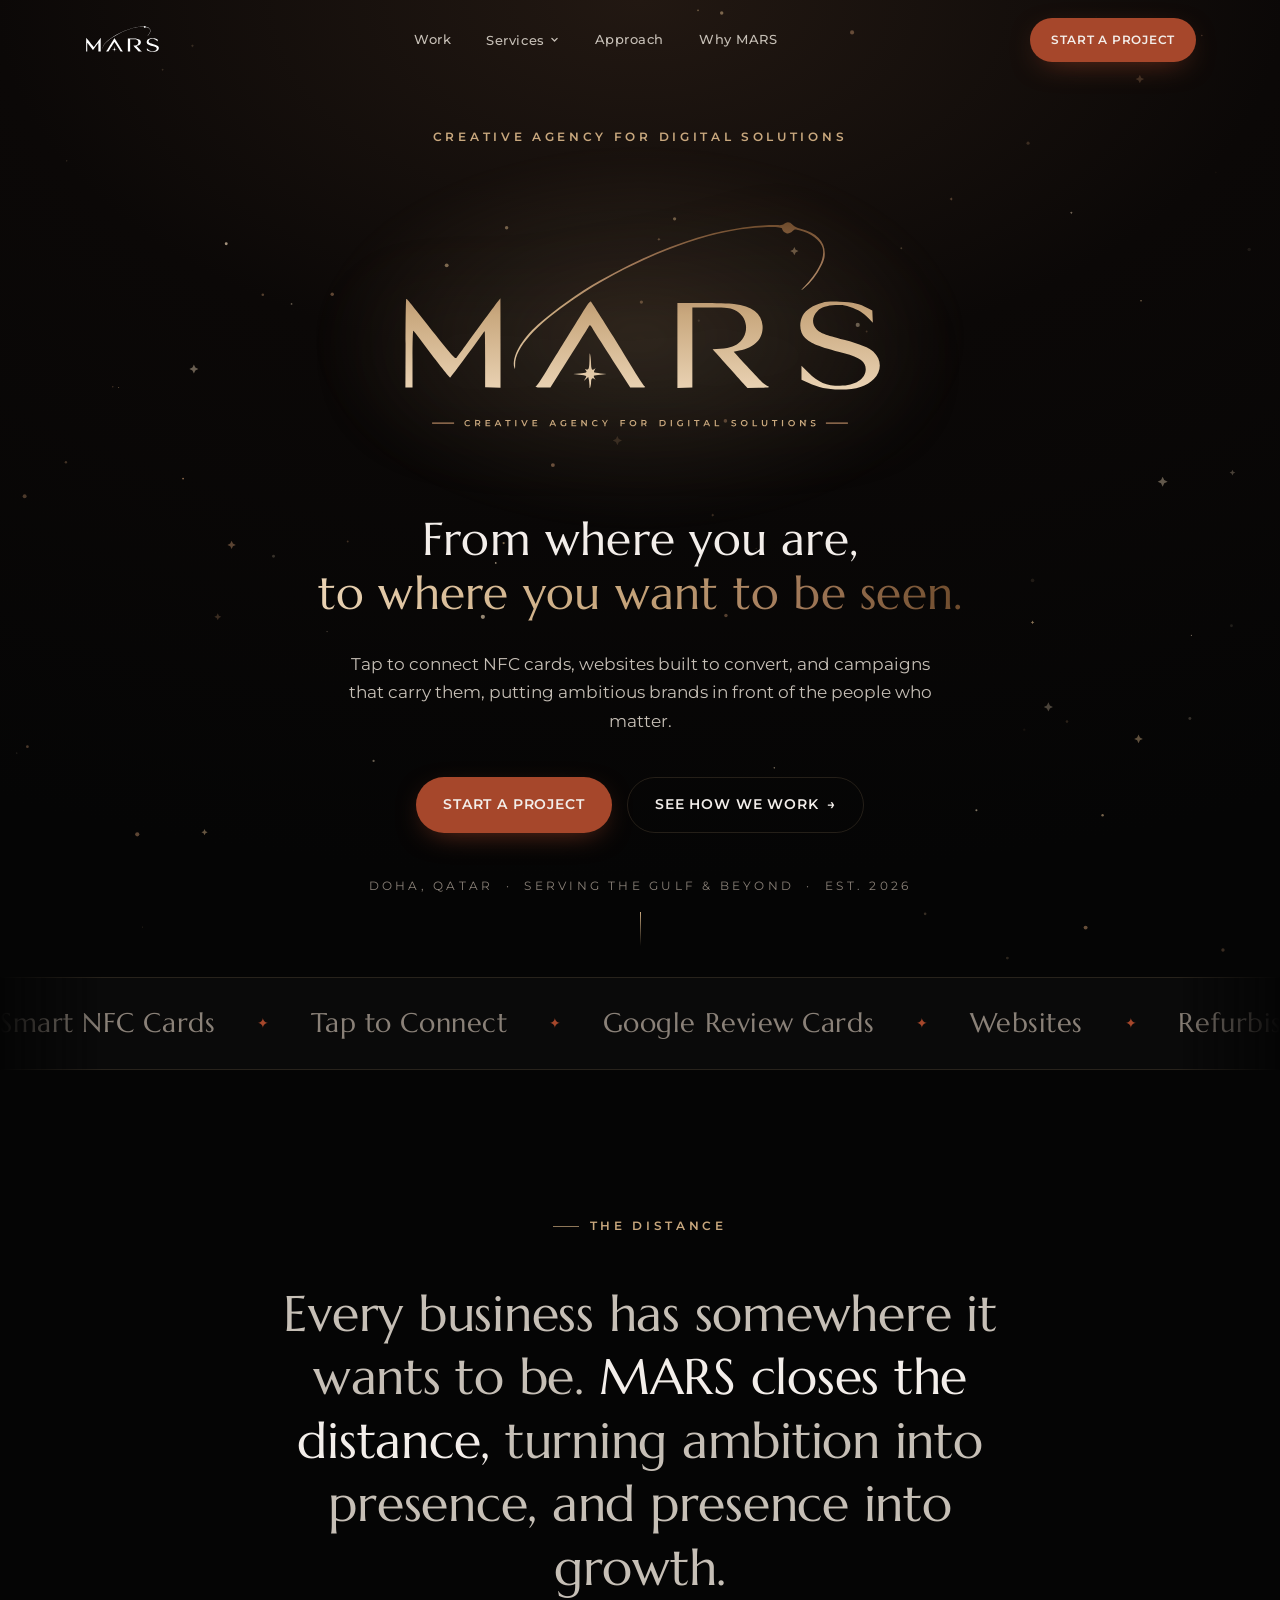
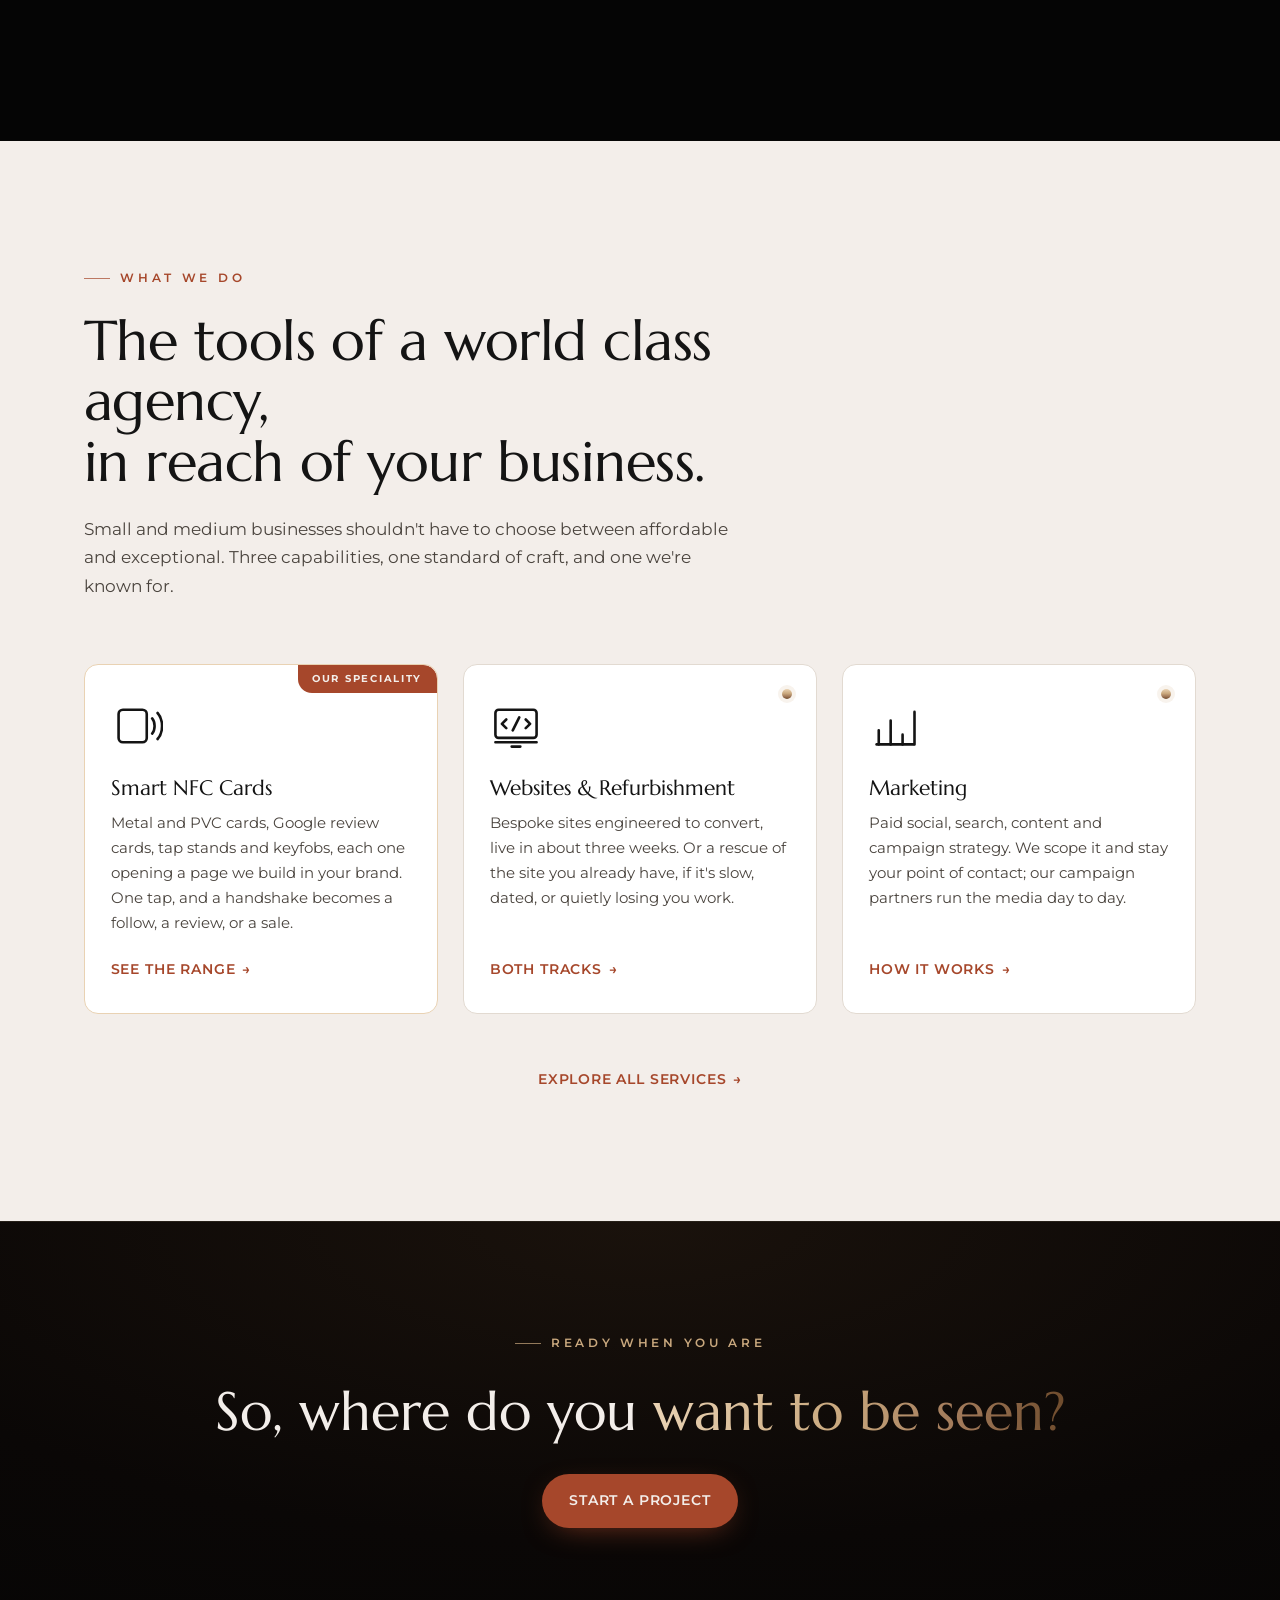
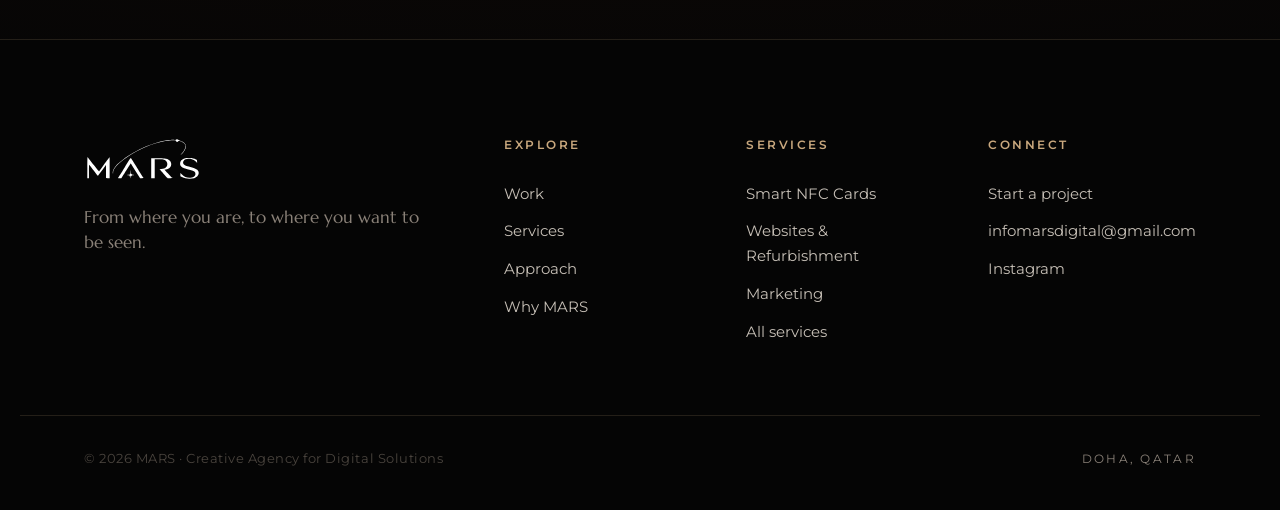
==== commit e92b8762: "Link Instagram, remove LinkedIn from the footer - Instagram now points at instagram.com/mars.digital" ====
--- a/index.html
+++ b/index.html
@@ -230,8 +230,7 @@
         <h4>Connect</h4>
         <a href="contact.html">Start a project</a>
         <a href="mailto:infomarsdigital@gmail.com">infomarsdigital@gmail.com</a>
-        <a href="#" data-social="instagram">Instagram</a>
-        <a href="#" data-social="linkedin">LinkedIn</a>
+        <a href="https://www.instagram.com/mars.digital.solutions" data-social="instagram" target="_blank" rel="noopener">Instagram</a>
       </nav>
     </div>
     <div class="container footer__bottom">
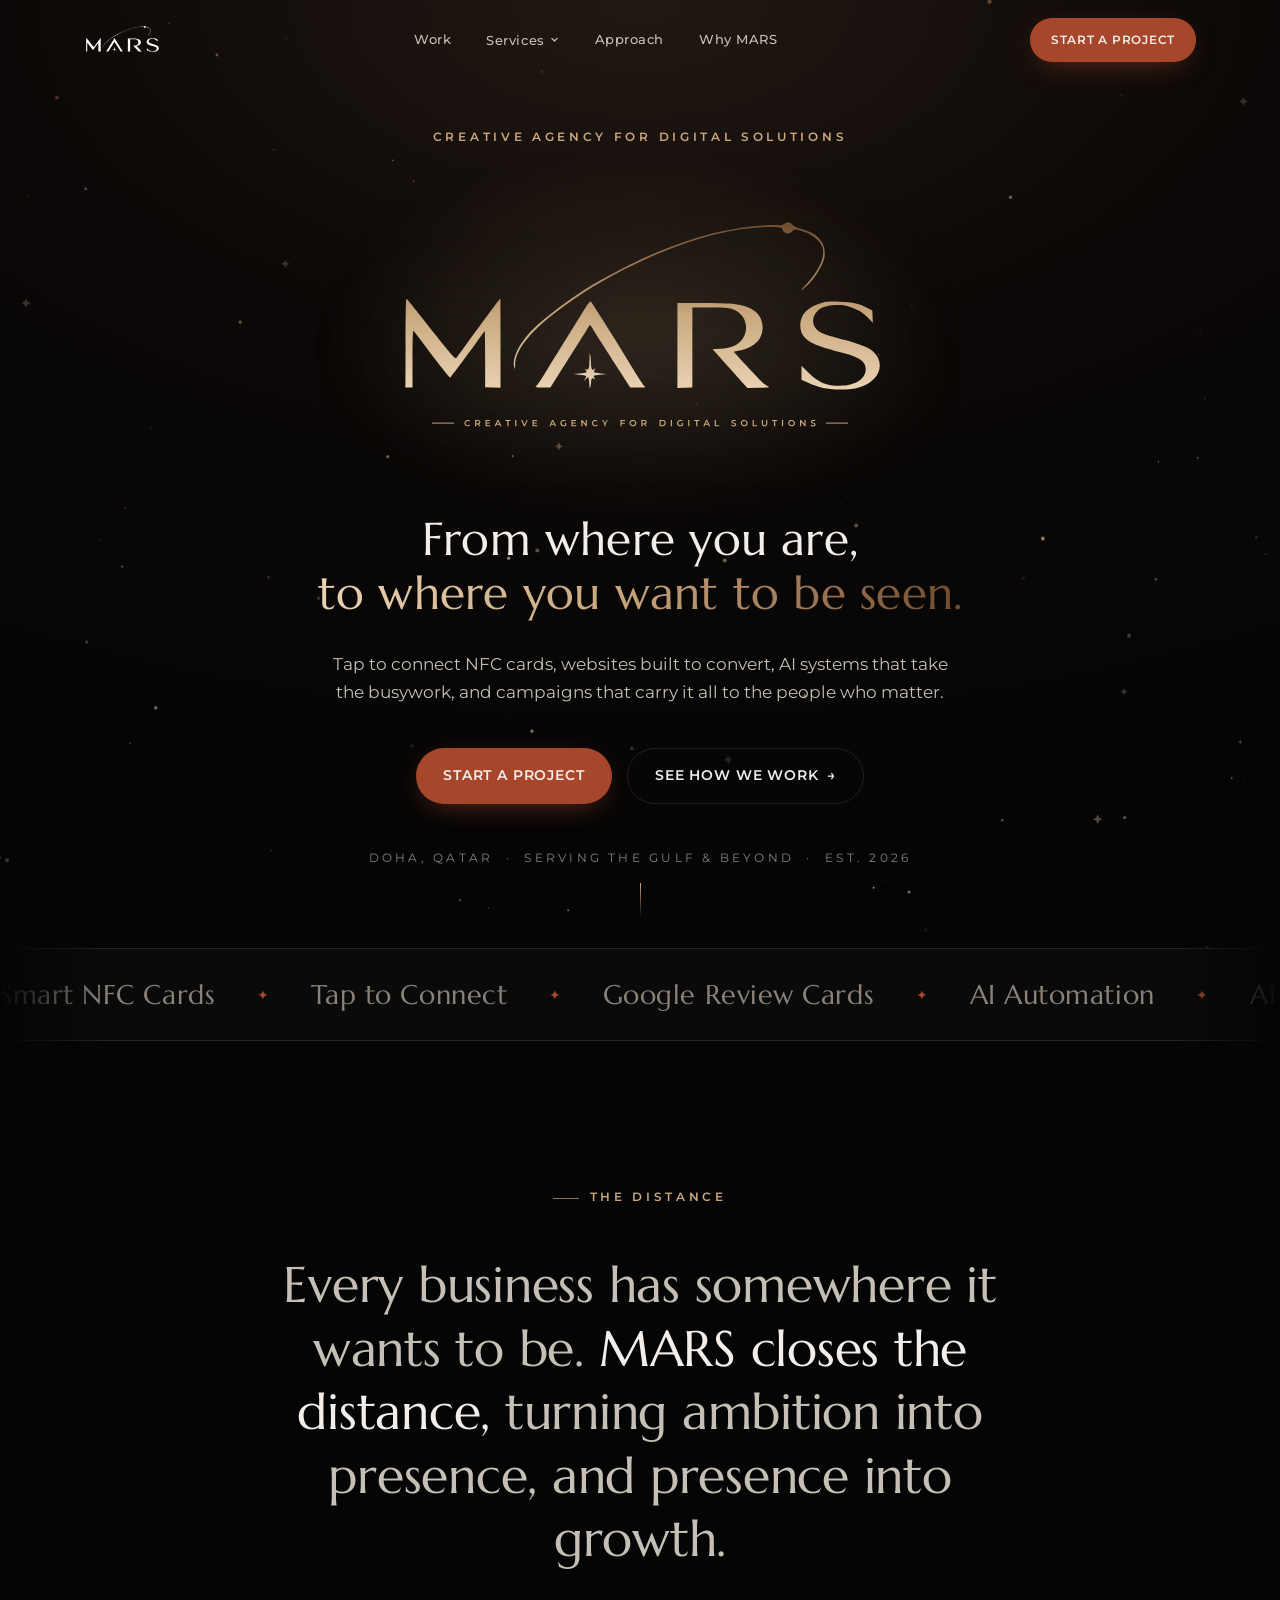
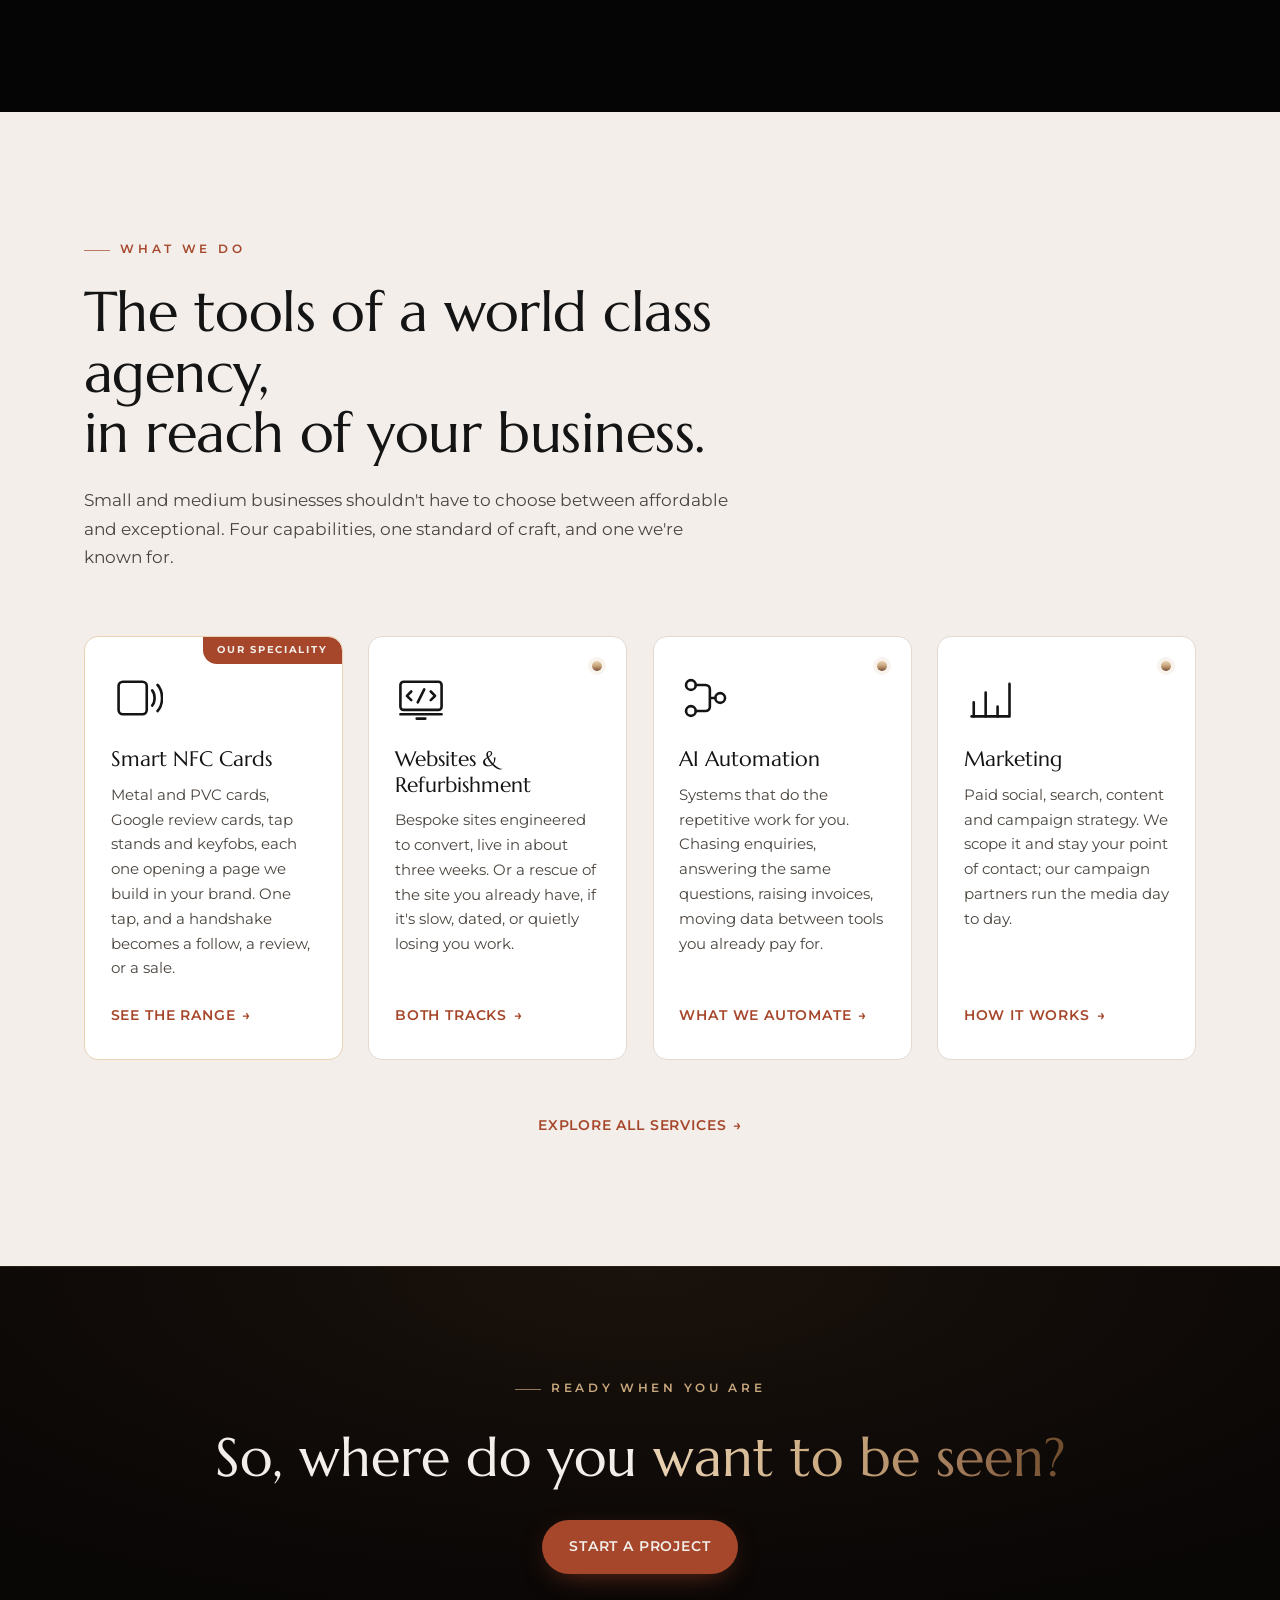
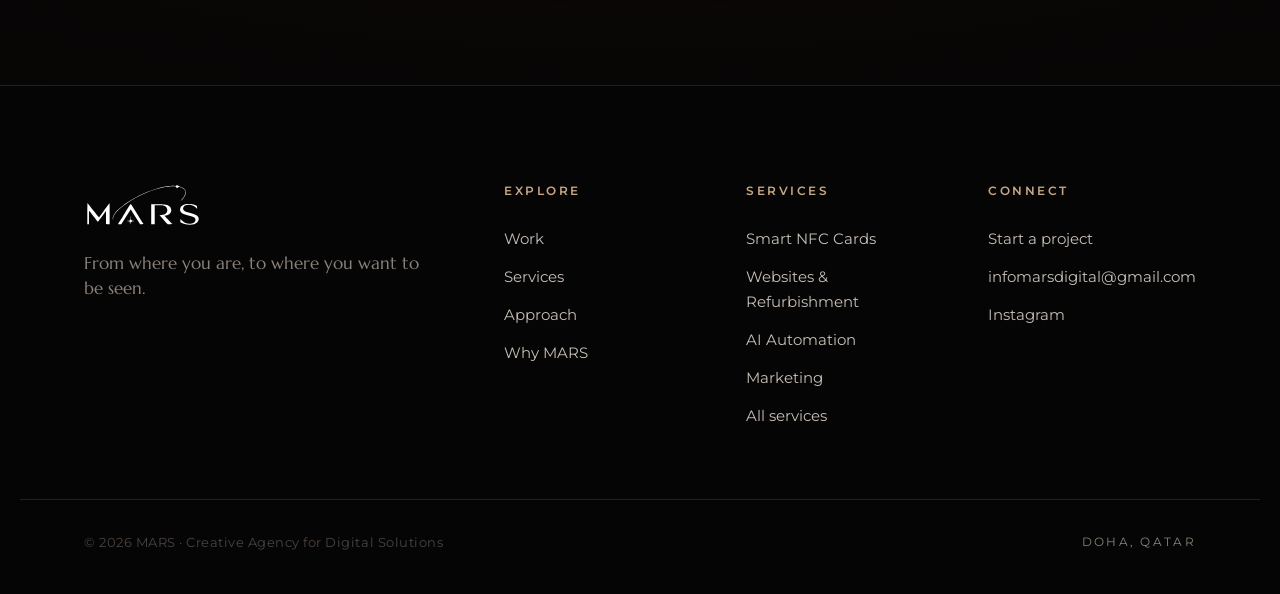
==== commit 2c026483: "Add AI Automation as a fourth service New automation.html covering the four workflows clients most o" ====
--- a/index.html
+++ b/index.html
@@ -4,12 +4,12 @@
   <meta charset="UTF-8" />
   <meta name="viewport" content="width=device-width, initial-scale=1.0" />
   <title>MARS · Creative Agency for Digital Solutions</title>
-  <meta name="description" content="MARS is a creative agency for digital solutions, specialising in smart NFC cards, plus websites, refurbishment and marketing. Tap to connect cards, stands and tags that put ambitious brands in front of the people who matter." />
+  <meta name="description" content="MARS is a creative agency for digital solutions, specialising in smart NFC cards, plus websites and refurbishment, AI automation and marketing. Tap to connect cards, stands and tags that put ambitious brands in front of the people who matter." />
   <meta name="theme-color" content="#050505" />
 
   <meta property="og:type" content="website" />
   <meta property="og:title" content="MARS · Creative Agency for Digital Solutions" />
-  <meta property="og:description" content="From where you are, to where you want to be seen. Smart NFC cards, websites and marketing for ambitious brands." />
+  <meta property="og:description" content="From where you are, to where you want to be seen. Smart NFC cards, websites, AI automation and marketing for ambitious brands." />
   <meta property="og:image" content="assets/logos/MARS_Logo_Primary_Dark.svg" />
 
   <link rel="icon" type="image/svg+xml" href="assets/logos/MARS_Icon.svg" />
@@ -41,6 +41,7 @@
             <a href="services.html" class="nav__dd-all">All services</a>
             <a href="nfc.html">Smart NFC Cards<small>Cards, tags &amp; stands that tap to connect</small></a>
             <a href="websites.html">Websites &amp; Refurbishment<small>New builds, and rescues of existing sites</small></a>
+            <a href="automation.html">AI Automation<small>Workflows and AI agents that run themselves</small></a>
             <a href="marketing.html">Marketing<small>Campaigns, delivered with our partners</small></a>
           </div>
         </div>
@@ -64,6 +65,7 @@
         <a href="services.html">All services</a>
         <a href="nfc.html">Smart NFC Cards</a>
         <a href="websites.html">Websites &amp; Refurbishment</a>
+        <a href="automation.html">AI Automation</a>
         <a href="marketing.html">Marketing</a>
       </div>
       <a href="approach.html">Approach</a>
@@ -84,8 +86,8 @@
         <img src="assets/logos/MARS_Logo_Gold_Transparent.svg" alt="MARS" class="hero__lockup" />
         <h1 class="hero__tagline">From where you are,<br /><span>to where you want to be seen.</span></h1>
         <p class="hero__sub">
-          Tap to connect NFC cards, websites built to convert, and campaigns that carry them,
-          putting ambitious brands in front of the people who matter.
+          Tap to connect NFC cards, websites built to convert, AI systems that take the
+          busywork, and campaigns that carry it all to the people who matter.
         </p>
         <div class="hero__cta">
           <a href="contact.html" class="btn btn--primary">Start a project</a>
@@ -105,12 +107,16 @@
         <span>Smart NFC Cards</span><span class="star">✦</span>
         <span>Tap to Connect</span><span class="star">✦</span>
         <span>Google Review Cards</span><span class="star">✦</span>
+        <span>AI Automation</span><span class="star">✦</span>
+        <span>AI Agents</span><span class="star">✦</span>
         <span>Websites</span><span class="star">✦</span>
         <span>Refurbishment</span><span class="star">✦</span>
         <span>Marketing Campaigns</span><span class="star">✦</span>
         <span>Smart NFC Cards</span><span class="star">✦</span>
         <span>Tap to Connect</span><span class="star">✦</span>
         <span>Google Review Cards</span><span class="star">✦</span>
+        <span>AI Automation</span><span class="star">✦</span>
+        <span>AI Agents</span><span class="star">✦</span>
         <span>Websites</span><span class="star">✦</span>
         <span>Refurbishment</span><span class="star">✦</span>
         <span>Marketing Campaigns</span><span class="star">✦</span>
@@ -136,7 +142,7 @@
           <h2 class="section-title">The tools of a world class agency,<br />in reach of your business.</h2>
           <p class="section-intro">
             Small and medium businesses shouldn't have to choose between affordable and exceptional.
-            Three capabilities, one standard of craft, and one we're known for.
+            Four capabilities, one standard of craft, and one we're known for.
           </p>
         </div>
 
@@ -170,6 +176,22 @@
               site you already have, if it's slow, dated, or quietly losing you work.
             </p>
             <a href="websites.html" class="link-arrow">Both tracks <span aria-hidden="true">→</span></a>
+          </article>
+
+          <article class="service-card reveal">
+            <span class="service-card__marker" aria-hidden="true"></span>
+            <div class="service-card__icon" aria-hidden="true">
+              <svg viewBox="0 0 48 48" fill="none" stroke="currentColor" stroke-width="2.4" stroke-linecap="round" stroke-linejoin="round">
+                <circle cx="11" cy="12" r="4.5"/><circle cx="11" cy="36" r="4.5"/><circle cx="38" cy="24" r="4.5"/>
+                <path d="M15.5 12h9a4 4 0 014 4v8M15.5 36h9a4 4 0 004-4v-8M28.5 24h5"/>
+              </svg>
+            </div>
+            <h3 class="service-card__title">AI Automation</h3>
+            <p class="service-card__desc">
+              Systems that do the repetitive work for you. Chasing enquiries, answering the same
+              questions, raising invoices, moving data between tools you already pay for.
+            </p>
+            <a href="automation.html" class="link-arrow">What we automate <span aria-hidden="true">→</span></a>
           </article>
 
           <article class="service-card reveal">
@@ -223,6 +245,7 @@
         <h4>Services</h4>
         <a href="nfc.html">Smart NFC Cards</a>
         <a href="websites.html">Websites &amp; Refurbishment</a>
+        <a href="automation.html">AI Automation</a>
         <a href="marketing.html">Marketing</a>
         <a href="services.html">All services</a>
       </nav>
--- a/css/styles.css
+++ b/css/styles.css
@@ -314,7 +314,7 @@
   -webkit-mask-image: linear-gradient(90deg, transparent, #000 8%, #000 92%, transparent);
           mask-image: linear-gradient(90deg, transparent, #000 8%, #000 92%, transparent);
 }
-.marquee__track { display: inline-flex; align-items: center; gap: 2.6rem; animation: marquee 34s linear infinite; }
+.marquee__track { display: inline-flex; align-items: center; gap: 2.6rem; animation: marquee 46s linear infinite; }
 .marquee__track span {
   font-family: var(--font-display); font-size: clamp(1.2rem, 2.4vw, 1.7rem); color: var(--n-8a); letter-spacing: 0.02em;
 }
@@ -337,7 +337,7 @@
 
 .services { padding: clamp(4.5rem, 10vw, 8rem) 0; }
 .services__grid {
-  display: grid; grid-template-columns: repeat(3, 1fr); gap: clamp(1rem, 2vw, 1.6rem);
+  display: grid; grid-template-columns: repeat(4, 1fr); gap: clamp(1rem, 2vw, 1.6rem);
 }
 .service-card {
   position: relative; display: flex; flex-direction: column;
@@ -701,7 +701,8 @@
 .partner-note p + p { margin-top: 0.8rem; }
 
 /* ============================== SERVICE INDEX (overview cards) ============================== */
-.svc-index { display: grid; grid-template-columns: repeat(3, 1fr); gap: clamp(1rem, 2vw, 1.5rem); }
+/* Four services sit better as a 2x2 than as four cramped columns */
+.svc-index { display: grid; grid-template-columns: repeat(2, 1fr); gap: clamp(1rem, 2vw, 1.5rem); }
 .svc-index__card {
   display: flex; flex-direction: column; position: relative; overflow: hidden;
   background: var(--surface-2); border: 1px solid var(--line-dark); border-radius: var(--radius);
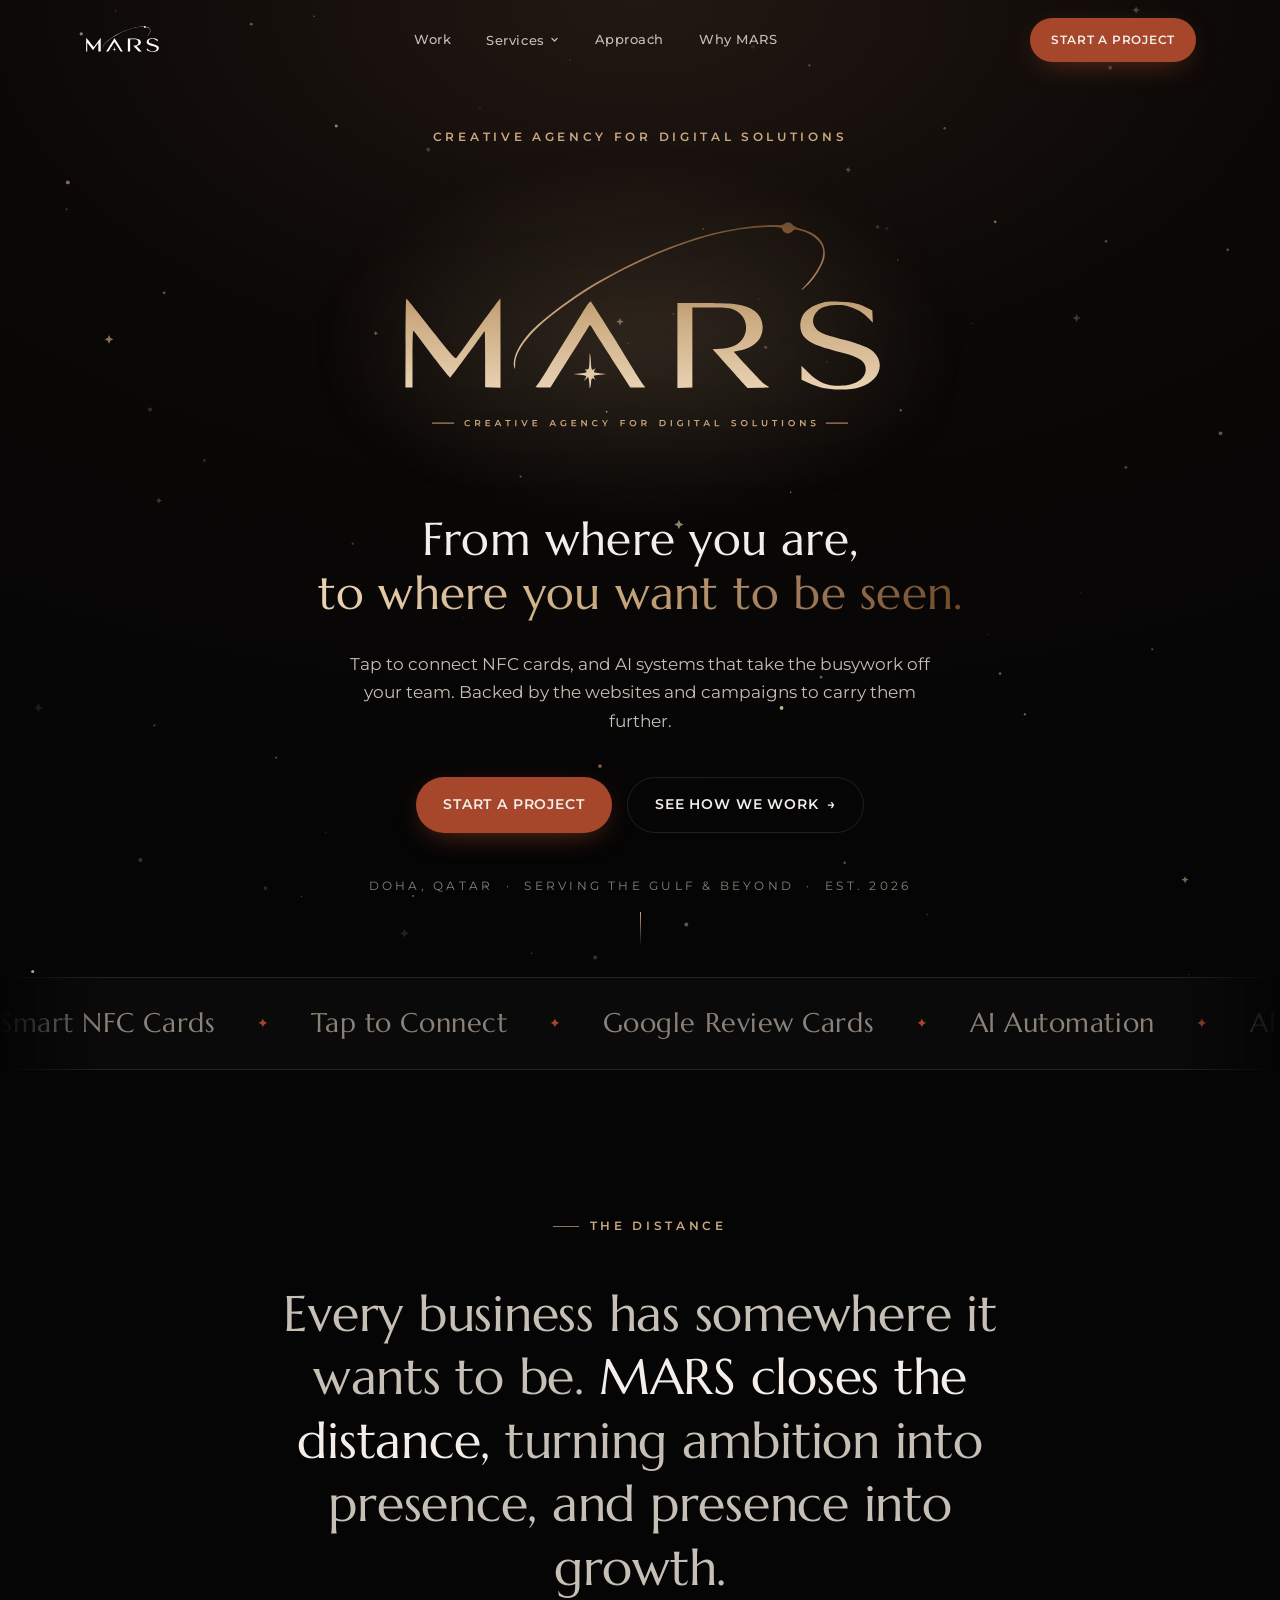
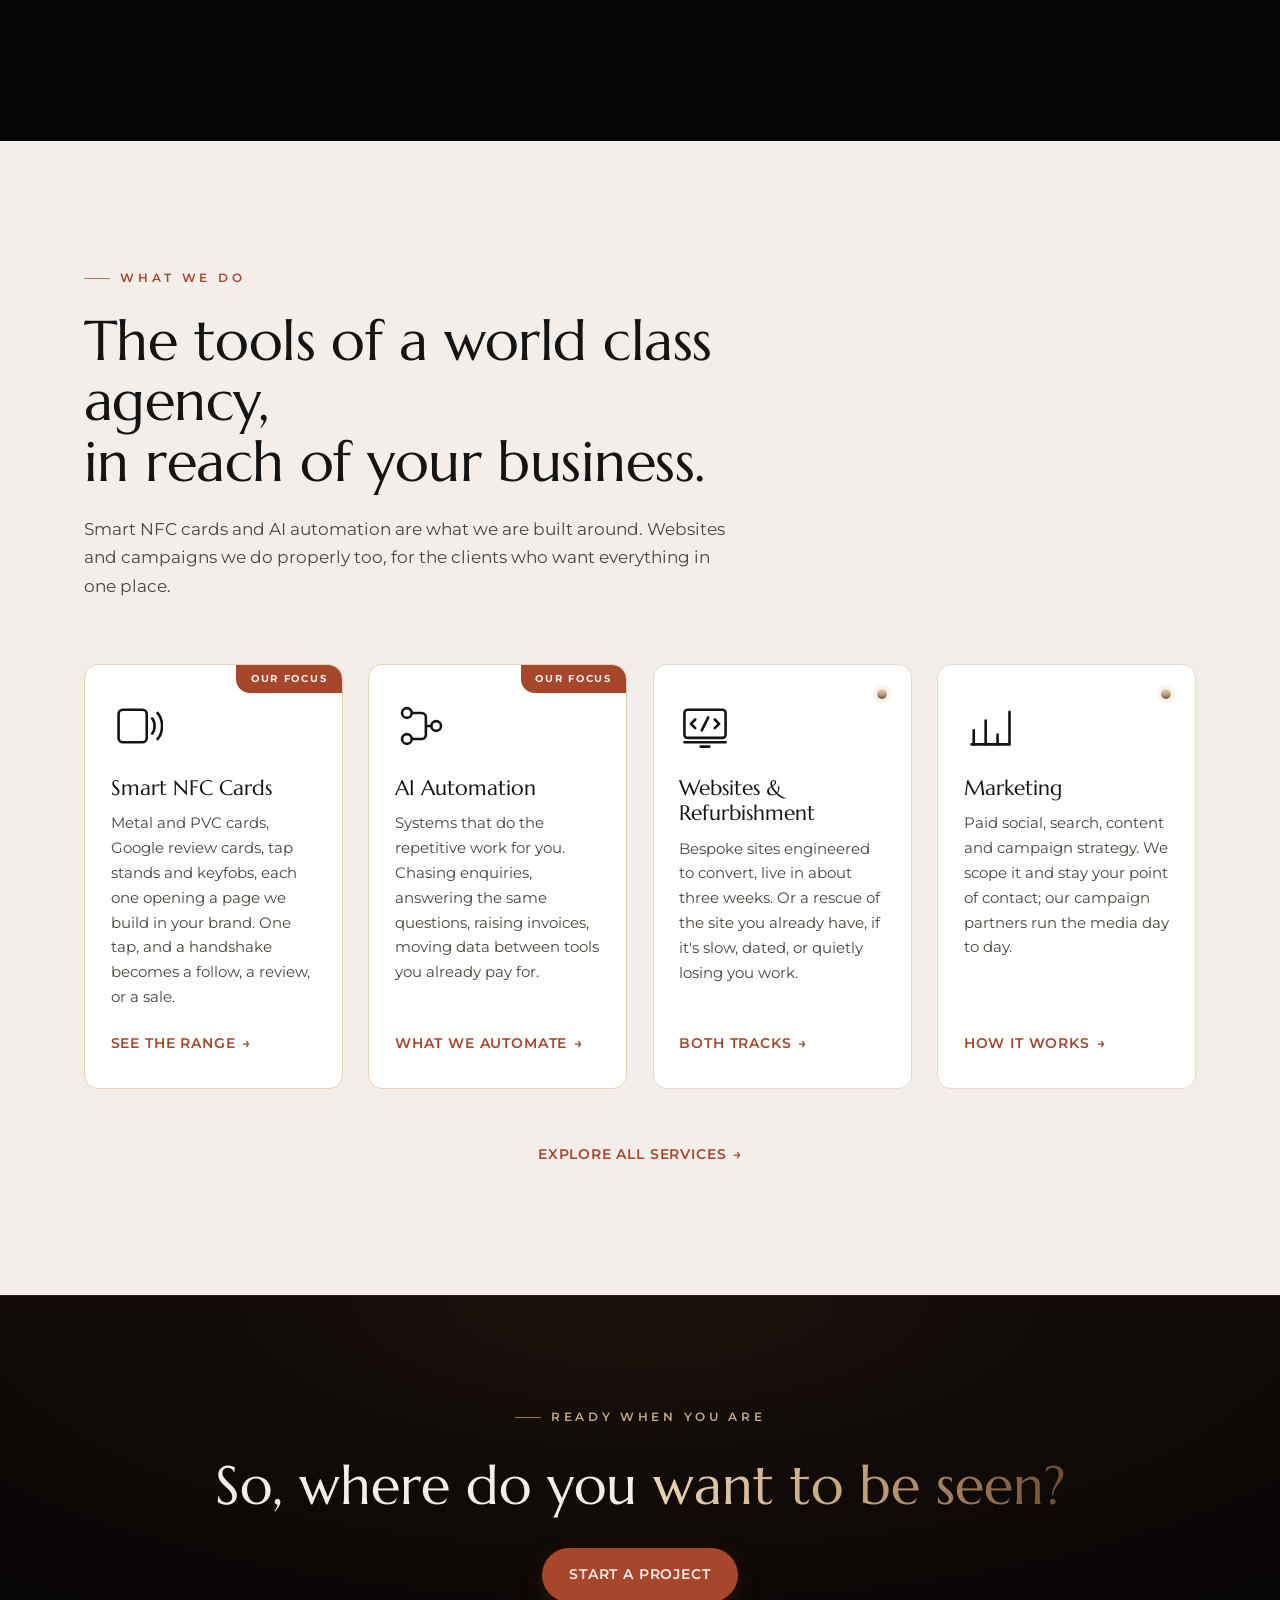
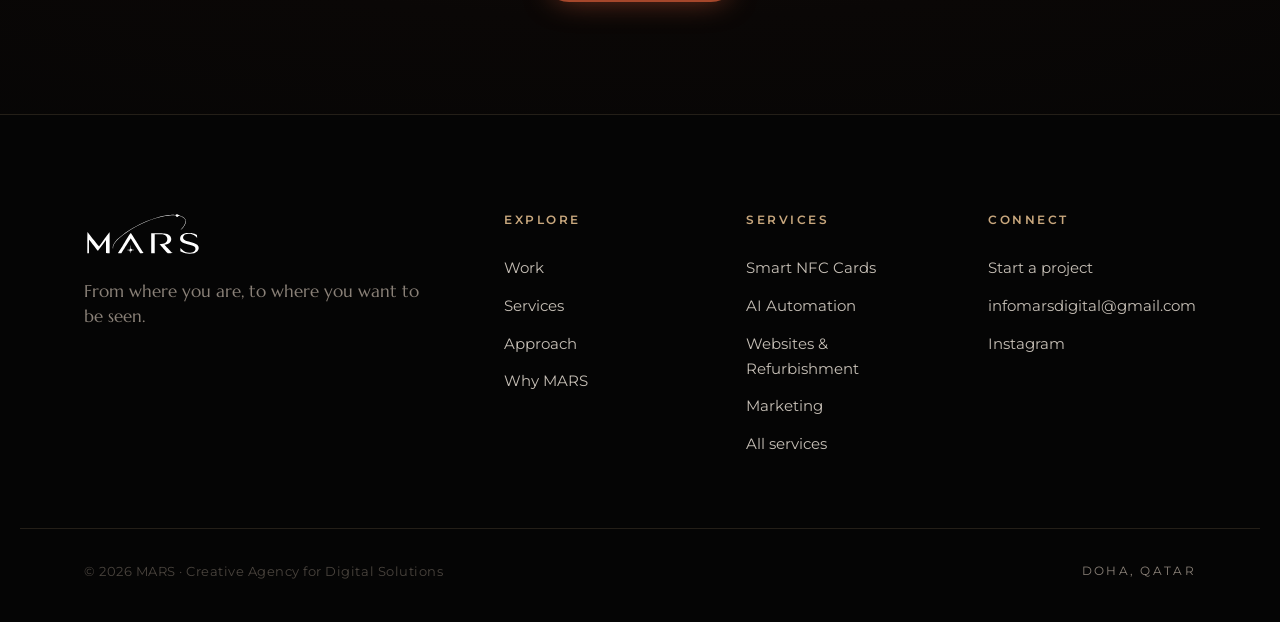
==== commit 7763b2ce: "Lead with NFC and AI automation as the two focus services NFC stays the flagship and AI automation m" ====
--- a/index.html
+++ b/index.html
@@ -4,12 +4,12 @@
   <meta charset="UTF-8" />
   <meta name="viewport" content="width=device-width, initial-scale=1.0" />
   <title>MARS · Creative Agency for Digital Solutions</title>
-  <meta name="description" content="MARS is a creative agency for digital solutions, specialising in smart NFC cards, plus websites and refurbishment, AI automation and marketing. Tap to connect cards, stands and tags that put ambitious brands in front of the people who matter." />
+  <meta name="description" content="MARS is a creative agency for digital solutions specialising in smart NFC cards and AI automation, plus websites and marketing. Tap to connect cards, stands and tags, and systems that run the repetitive work for you." />
   <meta name="theme-color" content="#050505" />
 
   <meta property="og:type" content="website" />
   <meta property="og:title" content="MARS · Creative Agency for Digital Solutions" />
-  <meta property="og:description" content="From where you are, to where you want to be seen. Smart NFC cards, websites, AI automation and marketing for ambitious brands." />
+  <meta property="og:description" content="From where you are, to where you want to be seen. Smart NFC cards and AI automation for ambitious brands, plus websites and campaigns." />
   <meta property="og:image" content="assets/logos/MARS_Logo_Primary_Dark.svg" />
 
   <link rel="icon" type="image/svg+xml" href="assets/logos/MARS_Icon.svg" />
@@ -40,8 +40,8 @@
           <div class="nav__dd-menu" id="svcMenu" role="group" aria-labelledby="svcBtn">
             <a href="services.html" class="nav__dd-all">All services</a>
             <a href="nfc.html">Smart NFC Cards<small>Cards, tags &amp; stands that tap to connect</small></a>
+            <a href="automation.html">AI Automation<small>Workflows and AI agents that run themselves</small></a>
             <a href="websites.html">Websites &amp; Refurbishment<small>New builds, and rescues of existing sites</small></a>
-            <a href="automation.html">AI Automation<small>Workflows and AI agents that run themselves</small></a>
             <a href="marketing.html">Marketing<small>Campaigns, delivered with our partners</small></a>
           </div>
         </div>
@@ -64,8 +64,8 @@
       <div class="mobile-menu__sub" id="mobileSvc" hidden>
         <a href="services.html">All services</a>
         <a href="nfc.html">Smart NFC Cards</a>
+        <a href="automation.html">AI Automation</a>
         <a href="websites.html">Websites &amp; Refurbishment</a>
-        <a href="automation.html">AI Automation</a>
         <a href="marketing.html">Marketing</a>
       </div>
       <a href="approach.html">Approach</a>
@@ -86,8 +86,8 @@
         <img src="assets/logos/MARS_Logo_Gold_Transparent.svg" alt="MARS" class="hero__lockup" />
         <h1 class="hero__tagline">From where you are,<br /><span>to where you want to be seen.</span></h1>
         <p class="hero__sub">
-          Tap to connect NFC cards, websites built to convert, AI systems that take the
-          busywork, and campaigns that carry it all to the people who matter.
+          Tap to connect NFC cards, and AI systems that take the busywork off your team.
+          Backed by the websites and campaigns to carry them further.
         </p>
         <div class="hero__cta">
           <a href="contact.html" class="btn btn--primary">Start a project</a>
@@ -109,16 +109,16 @@
         <span>Google Review Cards</span><span class="star">✦</span>
         <span>AI Automation</span><span class="star">✦</span>
         <span>AI Agents</span><span class="star">✦</span>
+        <span>Workflow Automation</span><span class="star">✦</span>
         <span>Websites</span><span class="star">✦</span>
-        <span>Refurbishment</span><span class="star">✦</span>
         <span>Marketing Campaigns</span><span class="star">✦</span>
         <span>Smart NFC Cards</span><span class="star">✦</span>
         <span>Tap to Connect</span><span class="star">✦</span>
         <span>Google Review Cards</span><span class="star">✦</span>
         <span>AI Automation</span><span class="star">✦</span>
         <span>AI Agents</span><span class="star">✦</span>
+        <span>Workflow Automation</span><span class="star">✦</span>
         <span>Websites</span><span class="star">✦</span>
-        <span>Refurbishment</span><span class="star">✦</span>
         <span>Marketing Campaigns</span><span class="star">✦</span>
       </div>
     </div>
@@ -141,14 +141,14 @@
           <p class="eyebrow eyebrow--terra">What we do</p>
           <h2 class="section-title">The tools of a world class agency,<br />in reach of your business.</h2>
           <p class="section-intro">
-            Small and medium businesses shouldn't have to choose between affordable and exceptional.
-            Four capabilities, one standard of craft, and one we're known for.
+            Smart NFC cards and AI automation are what we are built around. Websites and
+            campaigns we do properly too, for the clients who want everything in one place.
           </p>
         </div>
 
         <div class="services__grid">
           <article class="service-card service-card--lead reveal">
-            <span class="service-card__flag">Our speciality</span>
+            <span class="service-card__flag">Our focus</span>
             <div class="service-card__icon" aria-hidden="true">
               <svg viewBox="0 0 48 48" fill="none" stroke="currentColor" stroke-width="2.4" stroke-linecap="round" stroke-linejoin="round">
                 <rect x="7" y="9" width="26" height="30" rx="4"/><path d="M38 17c3 3.5 3 10.5 0 14M43 12c5.5 6 5.5 18 0 24"/>
@@ -163,6 +163,22 @@
             <a href="nfc.html" class="link-arrow">See the range <span aria-hidden="true">→</span></a>
           </article>
 
+          <article class="service-card service-card--lead reveal">
+            <span class="service-card__flag">Our focus</span>
+            <div class="service-card__icon" aria-hidden="true">
+              <svg viewBox="0 0 48 48" fill="none" stroke="currentColor" stroke-width="2.4" stroke-linecap="round" stroke-linejoin="round">
+                <circle cx="11" cy="12" r="4.5"/><circle cx="11" cy="36" r="4.5"/><circle cx="38" cy="24" r="4.5"/>
+                <path d="M15.5 12h9a4 4 0 014 4v8M15.5 36h9a4 4 0 004-4v-8M28.5 24h5"/>
+              </svg>
+            </div>
+            <h3 class="service-card__title">AI Automation</h3>
+            <p class="service-card__desc">
+              Systems that do the repetitive work for you. Chasing enquiries, answering the same
+              questions, raising invoices, moving data between tools you already pay for.
+            </p>
+            <a href="automation.html" class="link-arrow">What we automate <span aria-hidden="true">→</span></a>
+          </article>
+
           <article class="service-card reveal">
             <span class="service-card__marker" aria-hidden="true"></span>
             <div class="service-card__icon" aria-hidden="true">
@@ -176,22 +192,6 @@
               site you already have, if it's slow, dated, or quietly losing you work.
             </p>
             <a href="websites.html" class="link-arrow">Both tracks <span aria-hidden="true">→</span></a>
-          </article>
-
-          <article class="service-card reveal">
-            <span class="service-card__marker" aria-hidden="true"></span>
-            <div class="service-card__icon" aria-hidden="true">
-              <svg viewBox="0 0 48 48" fill="none" stroke="currentColor" stroke-width="2.4" stroke-linecap="round" stroke-linejoin="round">
-                <circle cx="11" cy="12" r="4.5"/><circle cx="11" cy="36" r="4.5"/><circle cx="38" cy="24" r="4.5"/>
-                <path d="M15.5 12h9a4 4 0 014 4v8M15.5 36h9a4 4 0 004-4v-8M28.5 24h5"/>
-              </svg>
-            </div>
-            <h3 class="service-card__title">AI Automation</h3>
-            <p class="service-card__desc">
-              Systems that do the repetitive work for you. Chasing enquiries, answering the same
-              questions, raising invoices, moving data between tools you already pay for.
-            </p>
-            <a href="automation.html" class="link-arrow">What we automate <span aria-hidden="true">→</span></a>
           </article>
 
           <article class="service-card reveal">
@@ -244,8 +244,8 @@
       <nav class="footer__col" aria-label="Services">
         <h4>Services</h4>
         <a href="nfc.html">Smart NFC Cards</a>
+        <a href="automation.html">AI Automation</a>
         <a href="websites.html">Websites &amp; Refurbishment</a>
-        <a href="automation.html">AI Automation</a>
         <a href="marketing.html">Marketing</a>
         <a href="services.html">All services</a>
       </nav>
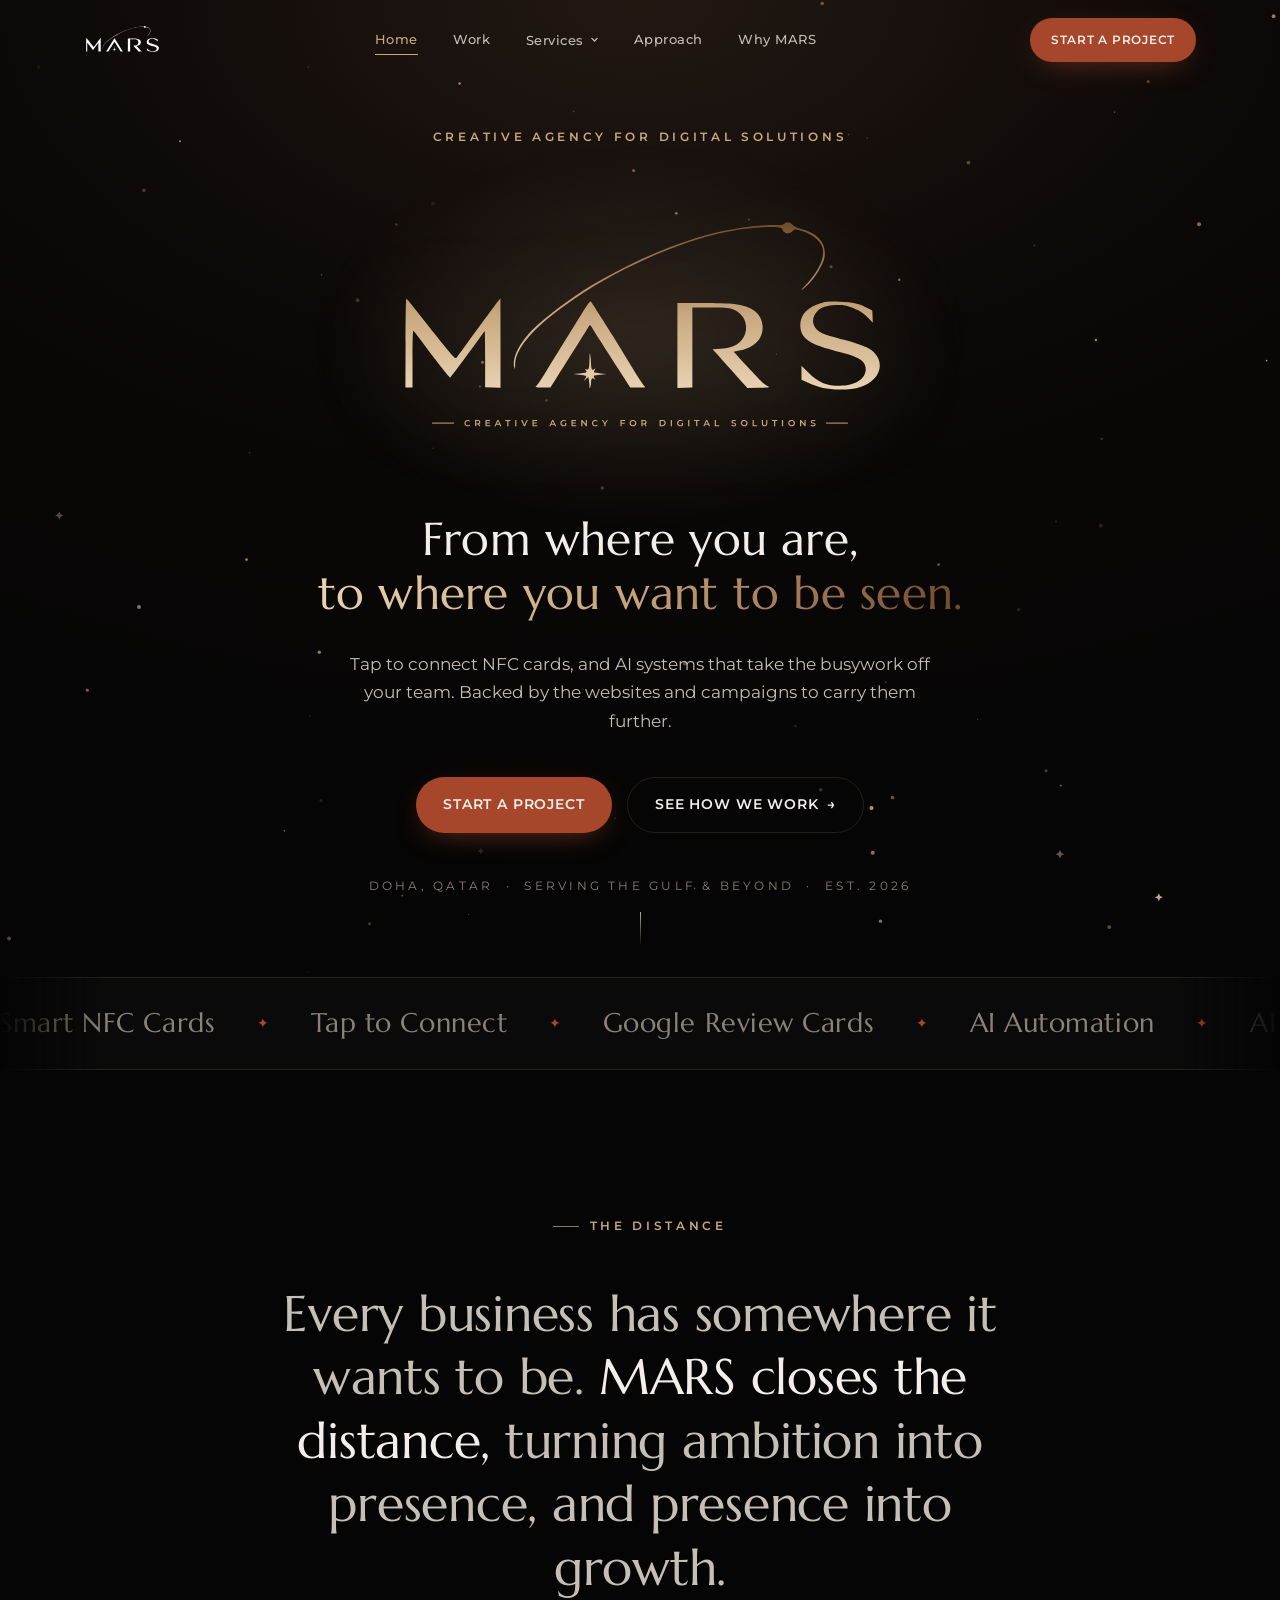
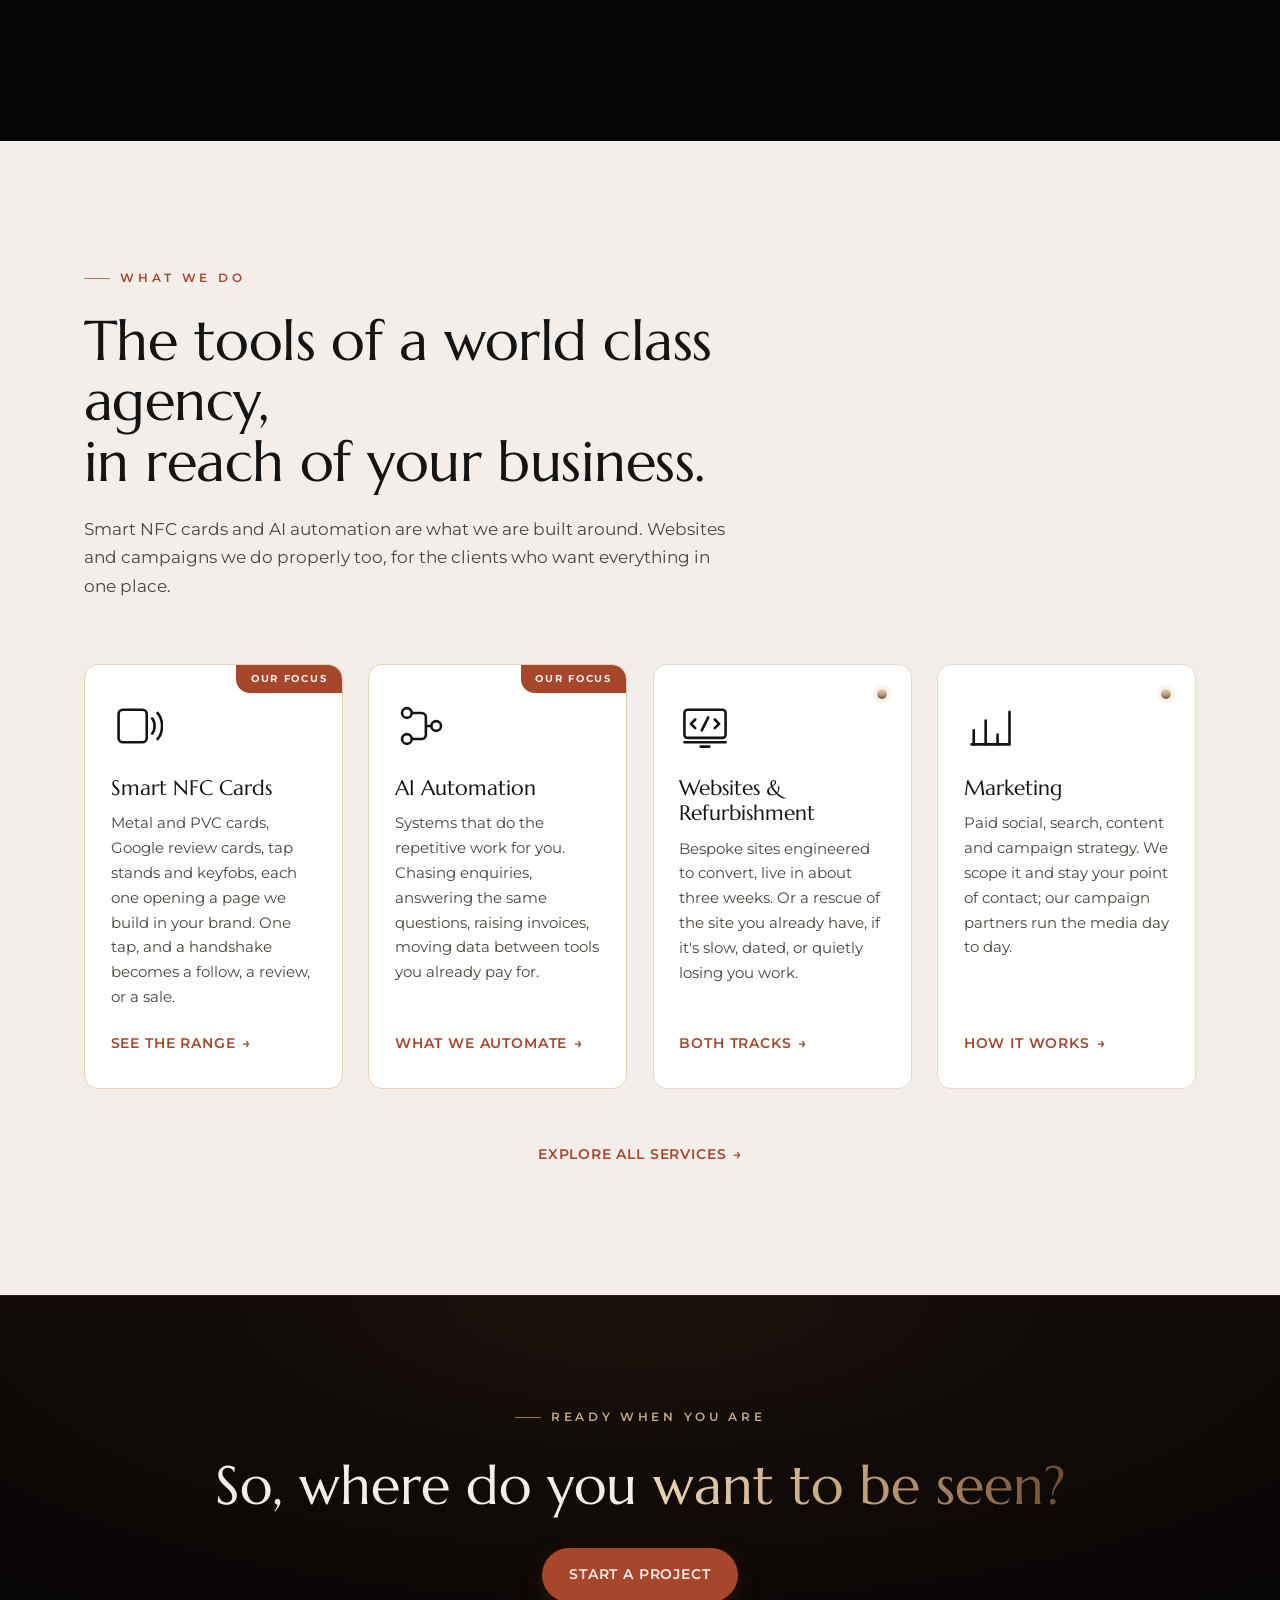
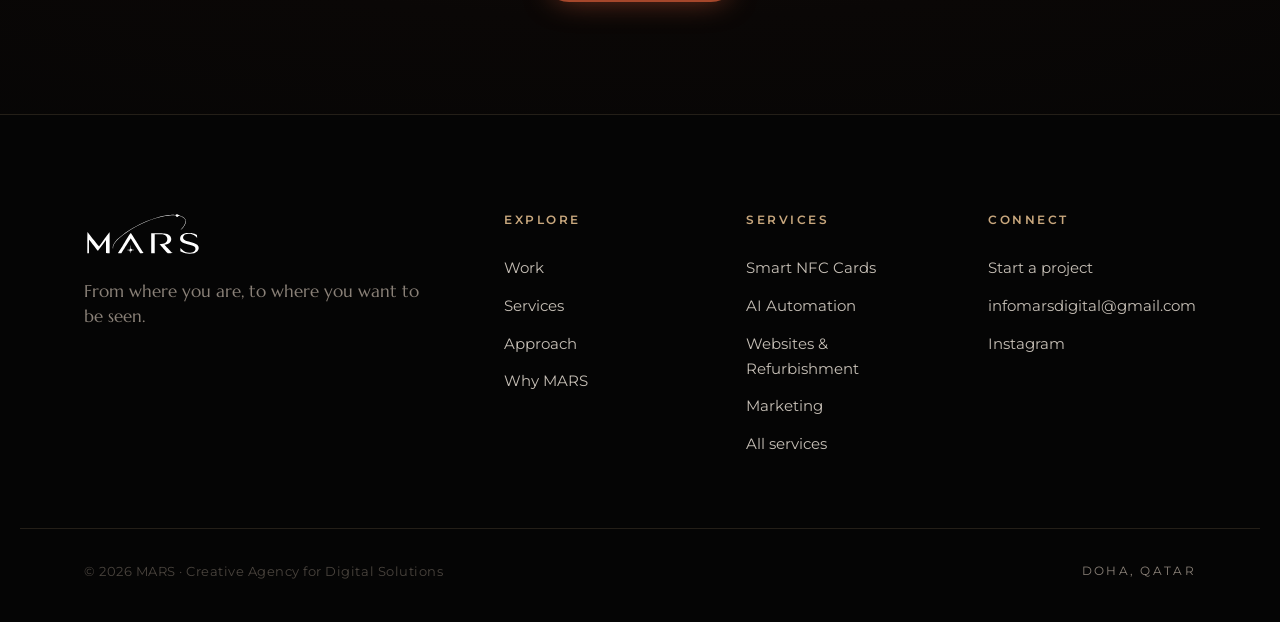
==== commit 323ac005: "Add a Home link to the top menu Home is now the first item in the desktop nav and the mobile menu on" ====
--- a/index.html
+++ b/index.html
@@ -31,6 +31,7 @@
         <img src="assets/logos/MARS_Wordmark_White.svg?v=2" alt="MARS" class="nav__logo" />
       </a>
       <nav class="nav__links" aria-label="Primary">
+        <a href="index.html">Home</a>
         <a href="work.html">Work</a>
         <div class="nav__dd">
           <button class="nav__dd-btn" id="svcBtn" aria-expanded="false" aria-controls="svcMenu" aria-haspopup="true">
@@ -56,6 +57,7 @@
       </button>
     </div>
     <div class="mobile-menu" id="mobileMenu" hidden>
+      <a href="index.html">Home</a>
       <a href="work.html">Work</a>
       <button class="mobile-menu__toggle" id="mobileSvcToggle" aria-expanded="false" aria-controls="mobileSvc">
         Services
